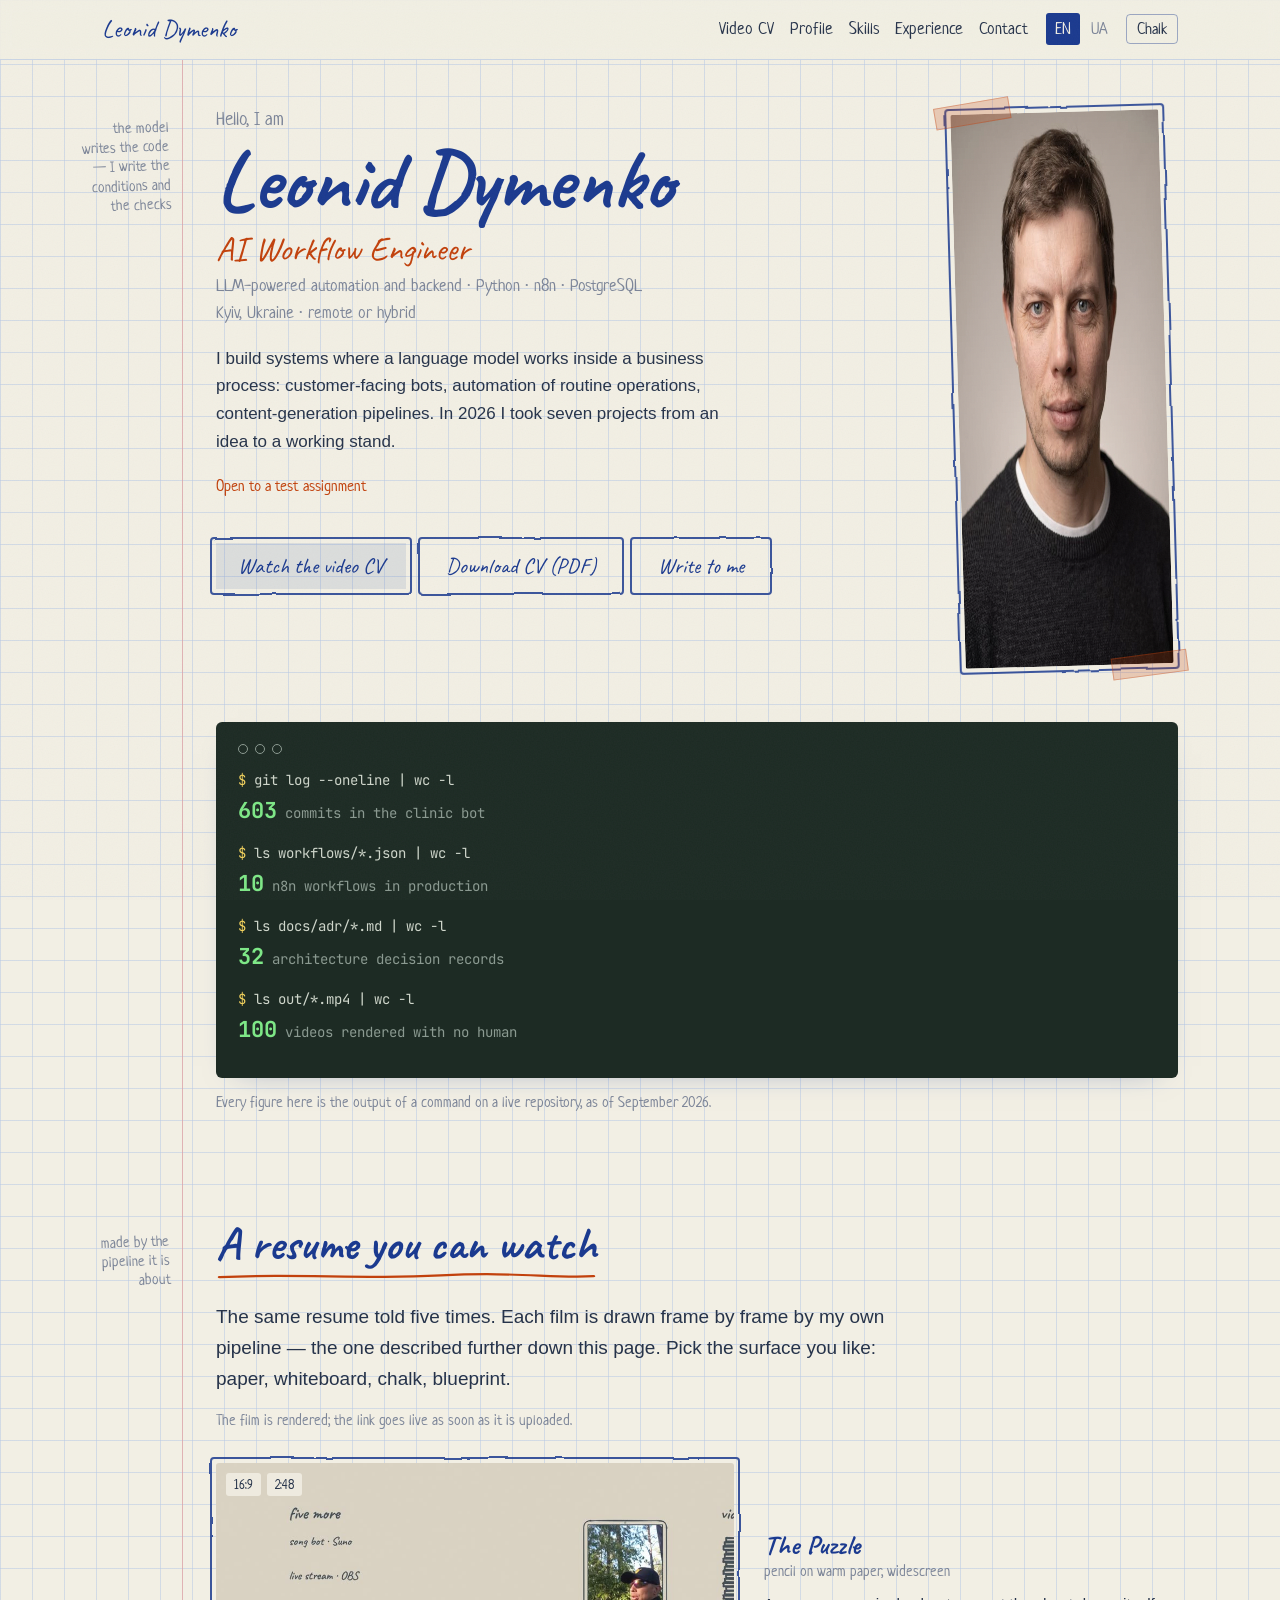
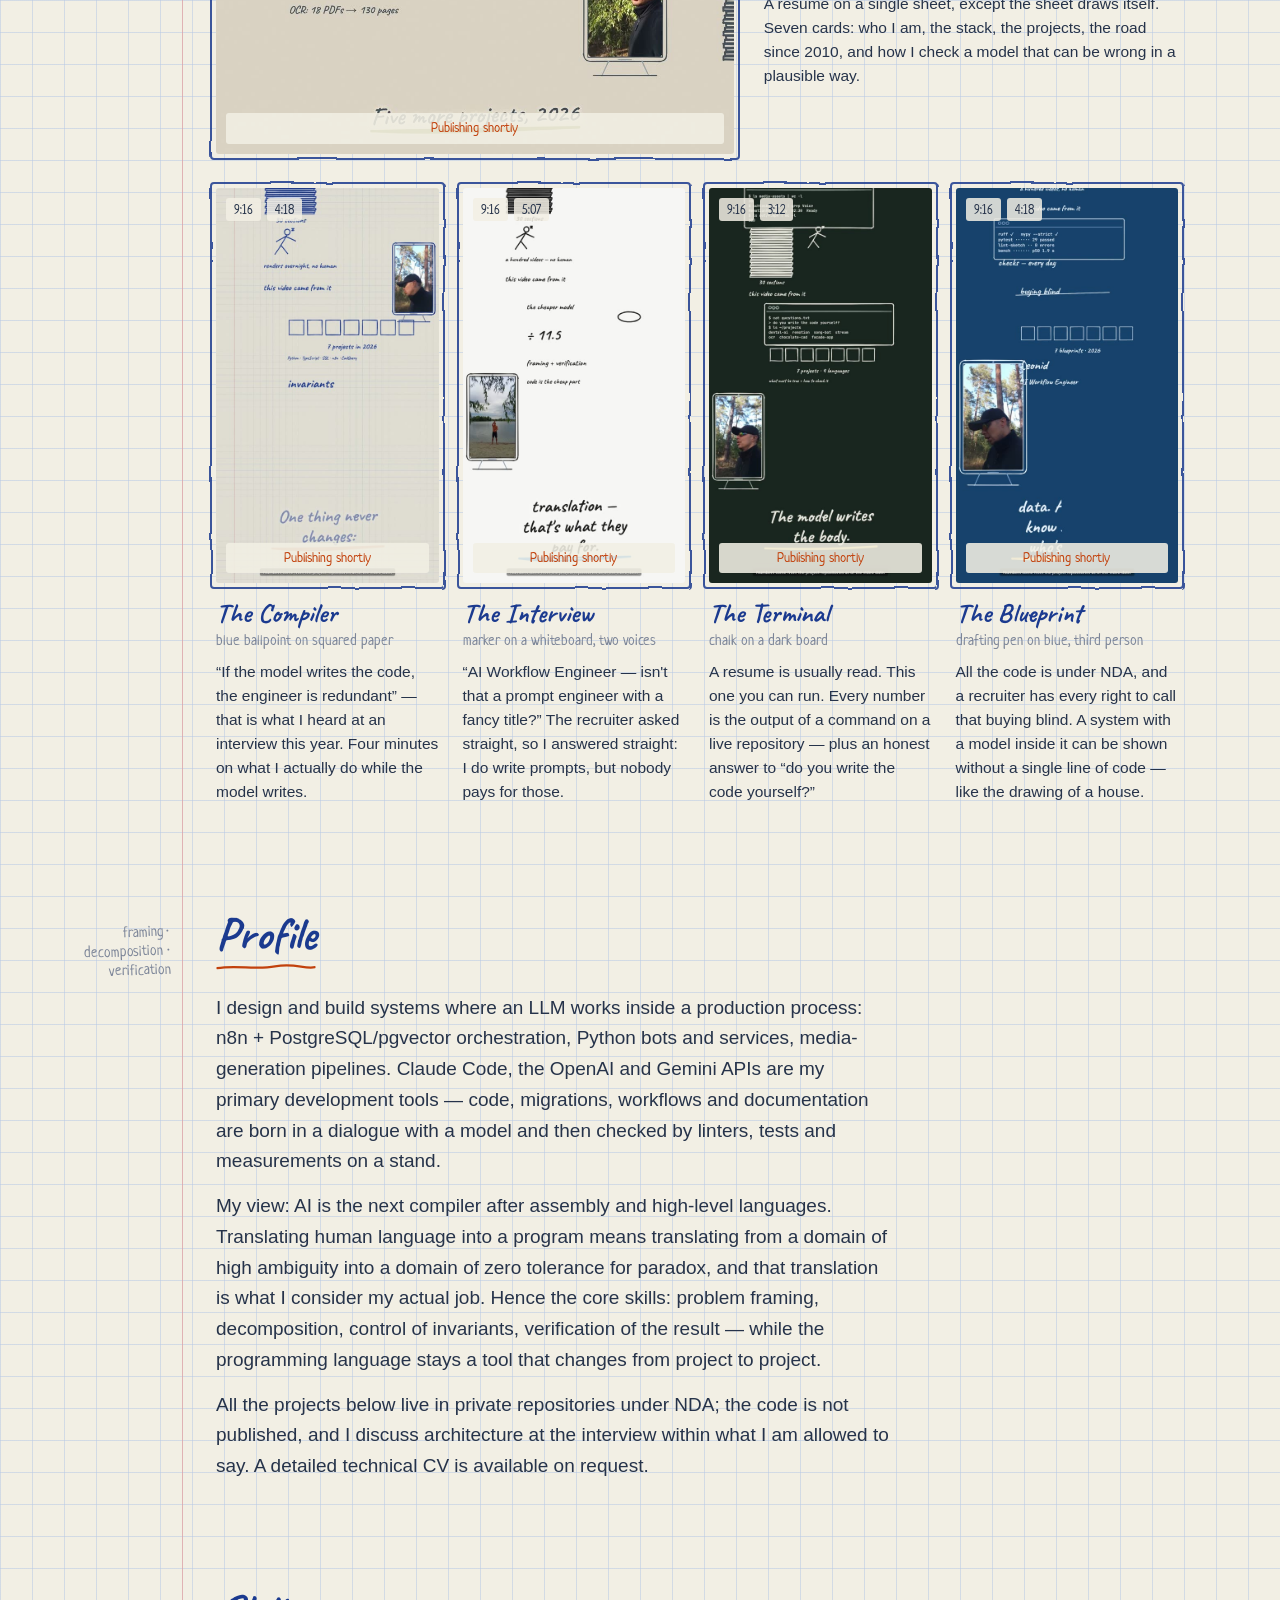
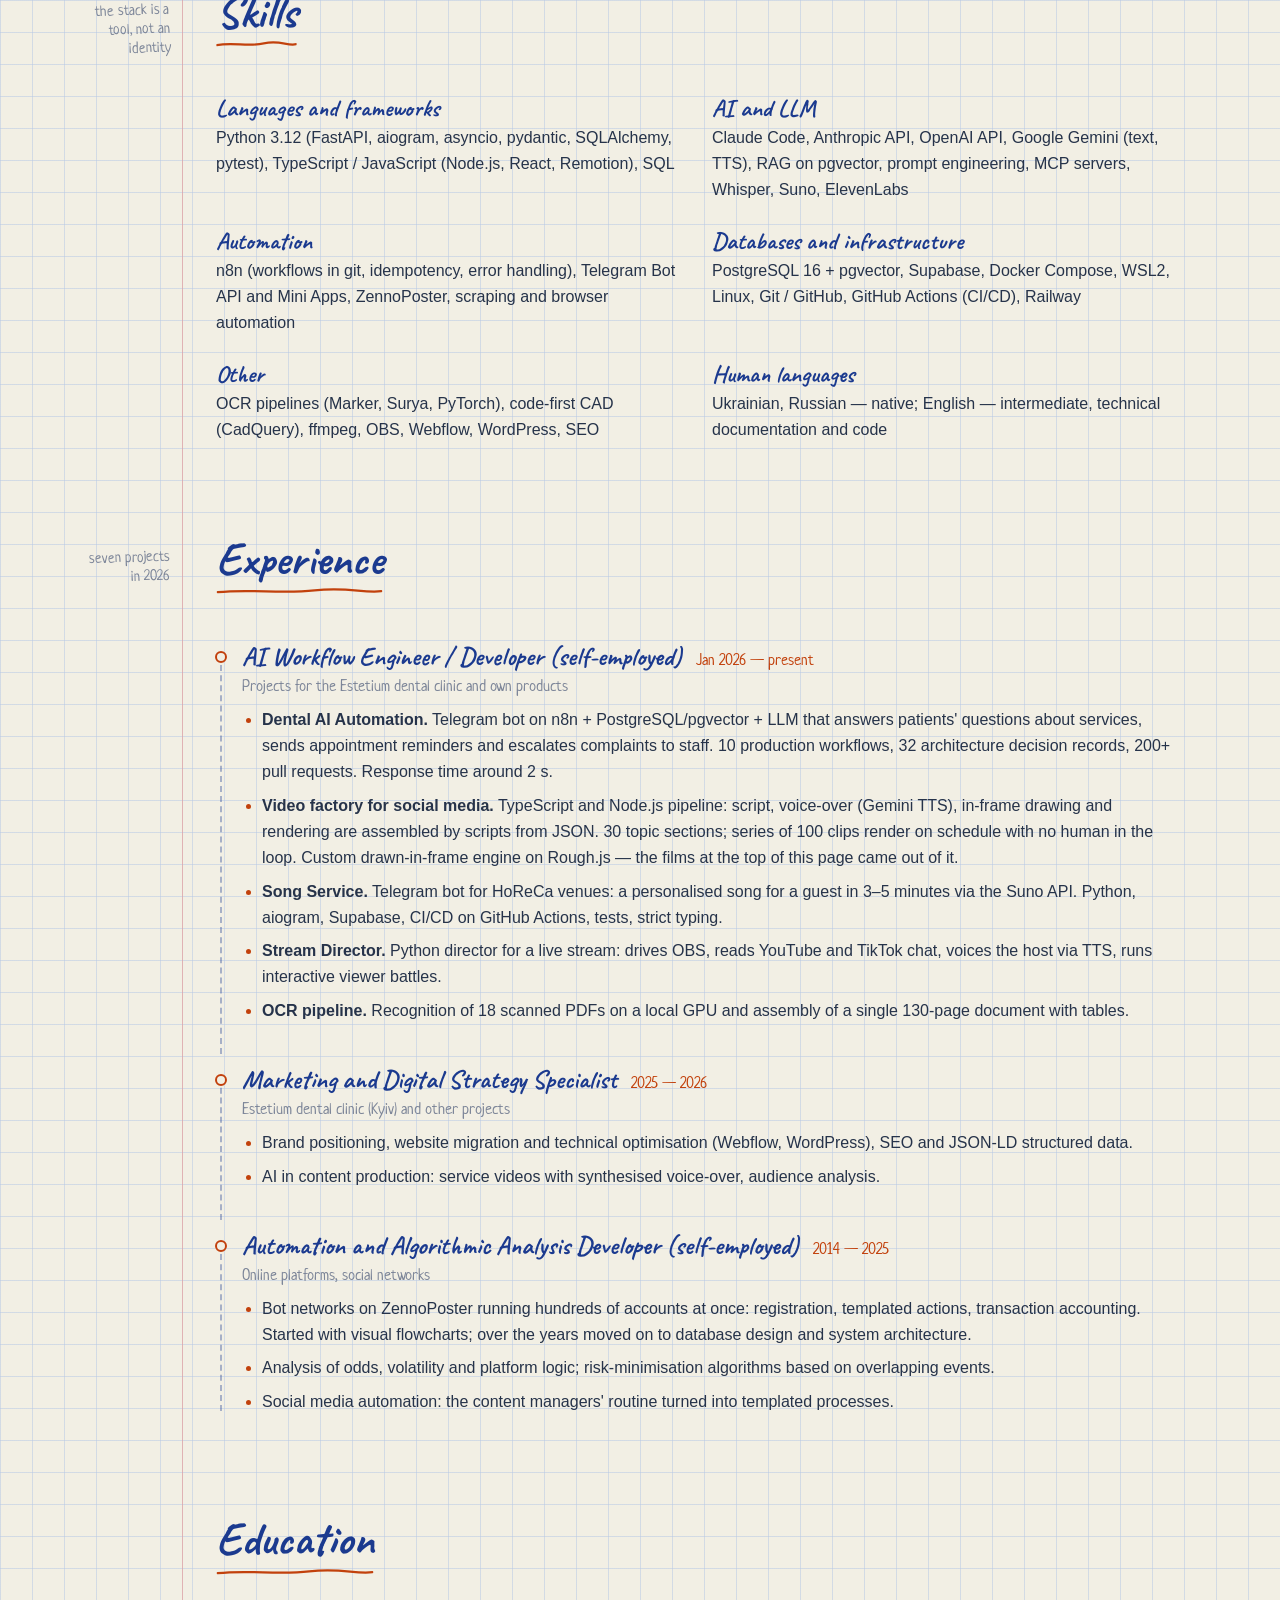
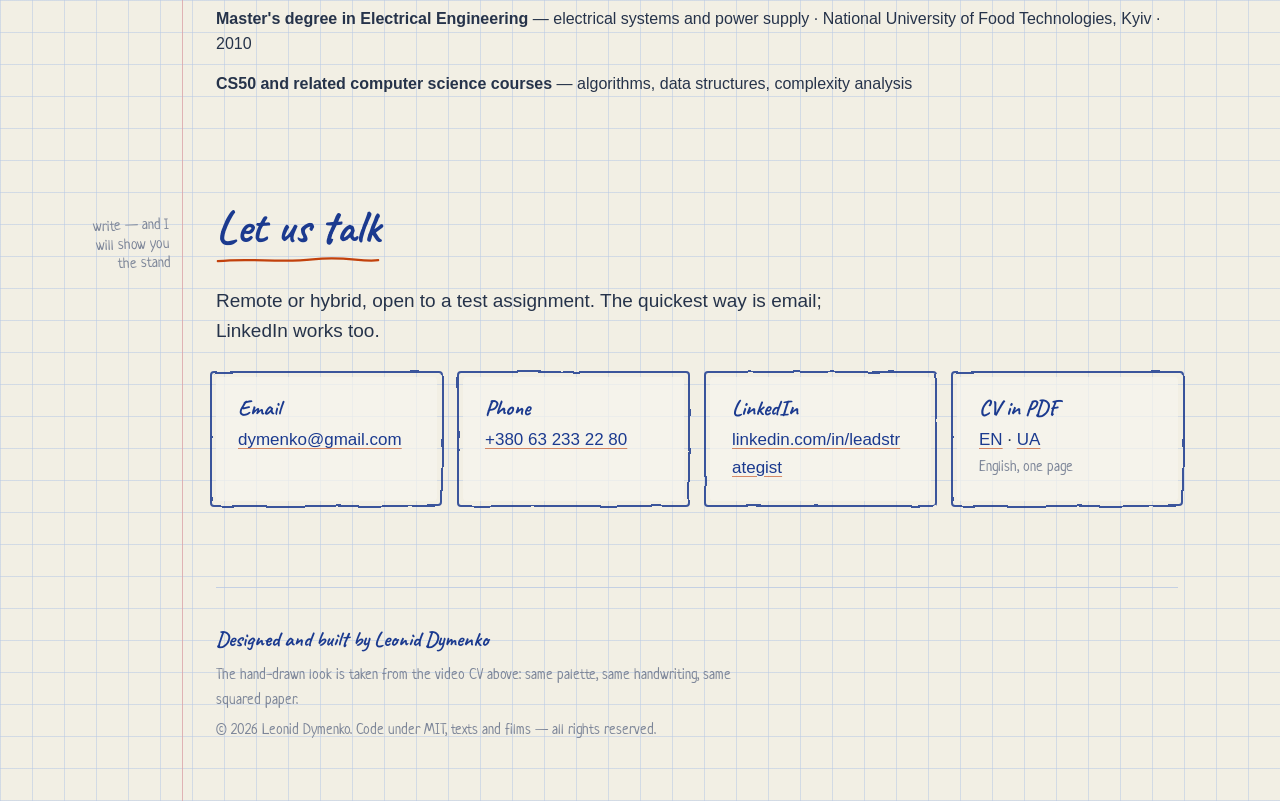
==== index.html @ a499b08b "site: сайт-визитка резюме под GitHub Pages, английский и украинский Статический сайт в site/: генера" ====
<!doctype html>
<html lang="en">
<head>
  <meta charset="utf-8">
  <meta name="viewport" content="width=device-width, initial-scale=1">
  <!-- Draw-in is a JavaScript effect; without it nothing may ever be hidden. -->
  <script>document.documentElement.classList.add("js");</script>
  <title>Leonid Dymenko — AI Workflow Engineer</title>
  <meta name="description" content="AI Workflow Engineer: a language model working inside a business process — n8n, PostgreSQL/pgvector, Python. Seven projects shipped in 2026, plus a video CV drawn by the same pipeline.">
  <meta name="author" content="Leonid Dymenko">
  <link rel="canonical" href="https://ldservice.github.io/cv-site/">
  <link rel="alternate" hreflang="en" href="https://ldservice.github.io/cv-site/">
  <link rel="alternate" hreflang="uk" href="https://ldservice.github.io/cv-site/uk/">
  <link rel="alternate" hreflang="x-default" href="https://ldservice.github.io/cv-site/">
  <meta property="og:type" content="profile">
  <meta property="og:title" content="Leonid Dymenko — AI Workflow Engineer">
  <meta property="og:description" content="AI Workflow Engineer: a language model working inside a business process — n8n, PostgreSQL/pgvector, Python. Seven projects shipped in 2026, plus a video CV drawn by the same pipeline.">
  <meta property="og:url" content="https://ldservice.github.io/cv-site/">
  <meta property="og:locale" content="en_US">
  <meta property="og:image" content="https://ldservice.github.io/cv-site/assets/og-en.jpg">
  <meta property="og:image:alt" content="A sheet of squared paper with a resume drawn on it in blue ballpoint">
  <meta property="og:image:width" content="1200">
  <meta property="og:image:height" content="630">
  <meta name="twitter:card" content="summary_large_image">
  <meta name="theme-color" content="#f2efe4" media="(prefers-color-scheme: light)">
  <meta name="theme-color" content="#1d2b24" media="(prefers-color-scheme: dark)">
  <link rel="icon" href="assets/favicon.svg" type="image/svg+xml">
  <link rel="preconnect" href="https://fonts.googleapis.com">
  <link rel="preconnect" href="https://fonts.gstatic.com" crossorigin>
  <link rel="stylesheet" href="https://fonts.googleapis.com/css2?family=Caveat:wght@400;700&family=Neucha&family=JetBrains+Mono:wght@400;700&display=swap">
  <link rel="stylesheet" href="assets/style.css">
  <script type="application/ld+json">
{
  "@context": "https://schema.org",
  "@type": "Person",
  "name": "Leonid Dymenko",
  "jobTitle": "AI Workflow Engineer",
  "description": "AI Workflow Engineer: a language model working inside a business process — n8n, PostgreSQL/pgvector, Python. Seven projects shipped in 2026, plus a video CV drawn by the same pipeline.",
  "email": "mailto:dymenko@gmail.com",
  "telephone": "+380 63 233 22 80",
  "url": "https://ldservice.github.io/cv-site/",
  "image": "https://ldservice.github.io/cv-site/assets/photo.jpg",
  "sameAs": [
    "https://www.linkedin.com/in/leadstrategist/"
  ],
  "address": {
    "@type": "PostalAddress",
    "addressLocality": "Kyiv",
    "addressCountry": "UA"
  },
  "knowsLanguage": [
    "uk",
    "ru",
    "en"
  ],
  "alumniOf": {
    "@type": "CollegeOrUniversity",
    "name": "National University of Food Technologies"
  }
}
  </script>
</head>
<body>
  <a class="skip" href="#main">Skip to content</a>

  <!-- One turbulence field, three seeds: every frame on the page is drawn
       through it, the way the films are drawn through Rough.js. -->
  <svg width="0" height="0" style="position:absolute" aria-hidden="true" focusable="false">
    <filter id="wobble-a"><feTurbulence type="fractalNoise" baseFrequency="0.018" numOctaves="3" seed="4" result="n"/><feDisplacementMap in="SourceGraphic" in2="n" scale="4"/></filter>
    <filter id="wobble-b"><feTurbulence type="fractalNoise" baseFrequency="0.022" numOctaves="3" seed="11" result="n"/><feDisplacementMap in="SourceGraphic" in2="n" scale="3.4"/></filter>
    <filter id="wobble-c"><feTurbulence type="fractalNoise" baseFrequency="0.05" numOctaves="2" seed="19" result="n"/><feDisplacementMap in="SourceGraphic" in2="n" scale="2.4"/></filter>
  </svg>

  <header class="bar">
    <div class="bar__in">
      <a class="bar__name" href="#top">Leonid Dymenko</a>
      <nav aria-label="Profile">
        <a href="#video">Video CV</a>
        <a href="#profile">Profile</a>
        <a href="#skills">Skills</a>
        <a href="#experience">Experience</a>
        <a href="#contact">Contact</a>
      </nav>
      <div class="bar__tools">
        <div class="lang">
          <a href="./" data-lang-switch="en" hreflang="en" aria-current="true" lang="en">EN</a>
          <a href="uk/" data-lang-switch="uk" hreflang="uk" lang="uk">UA</a>
        </div>
        <button type="button" class="theme-toggle" data-label-light="Paper" data-label-dark="Chalk" data-aria="Theme">Chalk</button>
      </div>
    </div>
  </header>

  <main id="main" class="sheet">
    <section class="hero" id="top">
      <p class="margin-note">the model writes the code — I write the conditions and the checks</p>
      <div class="hero__grid">
        <div>
          <p class="hero__hi">Hello, I am</p>
          <h1>Leonid Dymenko</h1>
          <p class="hero__role">AI Workflow Engineer</p>
          <p class="hero__role-note">LLM-powered automation and backend · Python · n8n · PostgreSQL</p>
          <p class="hero__location">Kyiv, Ukraine · remote or hybrid</p>
          <p class="hero__pitch">I build systems where a language model works inside a business process: customer-facing bots, automation of routine operations, content-generation pipelines. In 2026 I took seven projects from an idea to a working stand.</p>
          <p class="hero__open">Open to a test assignment</p>
          <div class="cta">
            <a class="btn btn--primary sketch" href="#video">Watch the video CV</a>
            <a class="btn sketch sketch--b" href="cv/CV-Dymenko-Leonid-en.pdf" download>Download CV (PDF)</a>
            <a class="btn sketch sketch--c" href="mailto:dymenko@gmail.com">Write to me</a>
          </div>
        </div>
        <figure class="photo sketch sketch--b">
          <img src="assets/photo.jpg" alt="Photo: Leonid Dymenko" width="416" height="554">
          <span class="photo__tape" aria-hidden="true"></span>
        </figure>
      </div>
    </section>

    <section class="numbers reveal" aria-label="Numbers, straight off the disk">
      <div class="terminal">
        <div class="dots" aria-hidden="true"><i></i><i></i><i></i></div>
          <div class="terminal__row">
            <div class="cmd">git log --oneline | wc -l</div>
            <div><span class="out">603</span> <span class="lbl">commits in the clinic bot</span></div>
          </div>
          <div class="terminal__row">
            <div class="cmd">ls workflows/*.json | wc -l</div>
            <div><span class="out">10</span> <span class="lbl">n8n workflows in production</span></div>
          </div>
          <div class="terminal__row">
            <div class="cmd">ls docs/adr/*.md | wc -l</div>
            <div><span class="out">32</span> <span class="lbl">architecture decision records</span></div>
          </div>
          <div class="terminal__row">
            <div class="cmd">ls out/*.mp4 | wc -l</div>
            <div><span class="out">100</span> <span class="lbl">videos rendered with no human</span></div>
          </div>
      </div>
      <p class="note">Every figure here is the output of a command on a live repository, as of September 2026.</p>
    </section>

    <section id="video">
      <p class="margin-note">made by the pipeline it is about</p>
      <h2>A resume you can watch</h2>
      <p class="lead">The same resume told five times. Each film is drawn frame by frame by my own pipeline — the one described further down this page. Pick the surface you like: paper, whiteboard, chalk, blueprint.</p>
      <p class="note">The film is rendered; the link goes live as soon as it is uploaded.</p>
      <div class="films">
        <article class="film film--landscape reveal">
          <div class="sketch sketch--b film__shot"><div class="film__frame">
            <img src="assets/posters/cv-02-en.jpg" alt="The Puzzle" loading="lazy" decoding="async">
            <span class="film__badges"><span>16:9</span><span>2:48</span></span>
            <span class="film__soon">Publishing shortly</span>
          </div></div>
          <div class="film__body">
            <h3>The Puzzle</h3>
            <p class="film__surface">pencil on warm paper, widescreen</p>
            <p class="film__blurb">A resume on a single sheet, except the sheet draws itself. Seven cards: who I am, the stack, the projects, the road since 2010, and how I check a model that can be wrong in a plausible way.</p>
            
          </div>
        </article>
        <article class="film film--portrait reveal">
          <div class="sketch sketch--b film__shot"><div class="film__frame">
            <img src="assets/posters/cv-01-en.jpg" alt="The Compiler" loading="lazy" decoding="async">
            <span class="film__badges"><span>9:16</span><span>4:18</span></span>
            <span class="film__soon">Publishing shortly</span>
          </div></div>
          <div class="film__body">
            <h3>The Compiler</h3>
            <p class="film__surface">blue ballpoint on squared paper</p>
            <p class="film__blurb">“If the model writes the code, the engineer is redundant” — that is what I heard at an interview this year. Four minutes on what I actually do while the model writes.</p>
            
          </div>
        </article>
        <article class="film film--portrait reveal">
          <div class="sketch sketch--b film__shot"><div class="film__frame">
            <img src="assets/posters/cv-03-en.jpg" alt="The Interview" loading="lazy" decoding="async">
            <span class="film__badges"><span>9:16</span><span>5:07</span></span>
            <span class="film__soon">Publishing shortly</span>
          </div></div>
          <div class="film__body">
            <h3>The Interview</h3>
            <p class="film__surface">marker on a whiteboard, two voices</p>
            <p class="film__blurb">“AI Workflow Engineer — isn't that a prompt engineer with a fancy title?” The recruiter asked straight, so I answered straight: I do write prompts, but nobody pays for those.</p>
            
          </div>
        </article>
        <article class="film film--portrait reveal">
          <div class="sketch sketch--b film__shot"><div class="film__frame">
            <img src="assets/posters/cv-04-en.jpg" alt="The Terminal" loading="lazy" decoding="async">
            <span class="film__badges"><span>9:16</span><span>3:12</span></span>
            <span class="film__soon">Publishing shortly</span>
          </div></div>
          <div class="film__body">
            <h3>The Terminal</h3>
            <p class="film__surface">chalk on a dark board</p>
            <p class="film__blurb">A resume is usually read. This one you can run. Every number is the output of a command on a live repository — plus an honest answer to “do you write the code yourself?”</p>
            
          </div>
        </article>
        <article class="film film--portrait reveal">
          <div class="sketch sketch--b film__shot"><div class="film__frame">
            <img src="assets/posters/cv-05-en.jpg" alt="The Blueprint" loading="lazy" decoding="async">
            <span class="film__badges"><span>9:16</span><span>4:18</span></span>
            <span class="film__soon">Publishing shortly</span>
          </div></div>
          <div class="film__body">
            <h3>The Blueprint</h3>
            <p class="film__surface">drafting pen on blue, third person</p>
            <p class="film__blurb">All the code is under NDA, and a recruiter has every right to call that buying blind. A system with a model inside it can be shown without a single line of code — like the drawing of a house.</p>
            
          </div>
        </article>
      </div>
    </section>

    <section id="profile">
      <p class="margin-note">framing · decomposition · verification</p>
      <h2>Profile</h2>
      <p class="lead reveal">I design and build systems where an LLM works inside a production process: n8n + PostgreSQL/pgvector orchestration, Python bots and services, media-generation pipelines. Claude Code, the OpenAI and Gemini APIs are my primary development tools — code, migrations, workflows and documentation are born in a dialogue with a model and then checked by linters, tests and measurements on a stand.</p>
      <p class="lead reveal">My view: AI is the next compiler after assembly and high-level languages. Translating human language into a program means translating from a domain of high ambiguity into a domain of zero tolerance for paradox, and that translation is what I consider my actual job. Hence the core skills: problem framing, decomposition, control of invariants, verification of the result — while the programming language stays a tool that changes from project to project.</p>
      <p class="lead reveal">All the projects below live in private repositories under NDA; the code is not published, and I discuss architecture at the interview within what I am allowed to say. A detailed technical CV is available on request.</p>
    </section>

    <section id="skills">
      <p class="margin-note">the stack is a tool, not an identity</p>
      <h2>Skills</h2>
      <div class="skills__grid">
          <div class="skill reveal">
            <h3>Languages and frameworks</h3>
            <p>Python 3.12 (FastAPI, aiogram, asyncio, pydantic, SQLAlchemy, pytest), TypeScript / JavaScript (Node.js, React, Remotion), SQL</p>
          </div>
          <div class="skill reveal">
            <h3>AI and LLM</h3>
            <p>Claude Code, Anthropic API, OpenAI API, Google Gemini (text, TTS), RAG on pgvector, prompt engineering, MCP servers, Whisper, Suno, ElevenLabs</p>
          </div>
          <div class="skill reveal">
            <h3>Automation</h3>
            <p>n8n (workflows in git, idempotency, error handling), Telegram Bot API and Mini Apps, ZennoPoster, scraping and browser automation</p>
          </div>
          <div class="skill reveal">
            <h3>Databases and infrastructure</h3>
            <p>PostgreSQL 16 + pgvector, Supabase, Docker Compose, WSL2, Linux, Git / GitHub, GitHub Actions (CI/CD), Railway</p>
          </div>
          <div class="skill reveal">
            <h3>Other</h3>
            <p>OCR pipelines (Marker, Surya, PyTorch), code-first CAD (CadQuery), ffmpeg, OBS, Webflow, WordPress, SEO</p>
          </div>
          <div class="skill reveal">
            <h3>Human languages</h3>
            <p>Ukrainian, Russian — native; English — intermediate, technical documentation and code</p>
          </div>
      </div>
    </section>

    <section id="experience">
      <p class="margin-note">seven projects in 2026</p>
      <h2>Experience</h2>
      <div class="jobs">
        <article class="job reveal">
          <div class="job__head">
            <h3 class="job__role">AI Workflow Engineer / Developer (self-employed)</h3>
            <span class="job__period">Jan 2026 — present</span>
          </div>
          <p class="job__org">Projects for the Estetium dental clinic and own products</p>
          <ul>
            <li><b>Dental AI Automation.</b> Telegram bot on n8n + PostgreSQL/pgvector + LLM that answers patients' questions about services, sends appointment reminders and escalates complaints to staff. 10 production workflows, 32 architecture decision records, 200+ pull requests. Response time around 2 s.</li>
            <li><b>Video factory for social media.</b> TypeScript and Node.js pipeline: script, voice-over (Gemini TTS), in-frame drawing and rendering are assembled by scripts from JSON. 30 topic sections; series of 100 clips render on schedule with no human in the loop. Custom drawn-in-frame engine on Rough.js — the films at the top of this page came out of it.</li>
            <li><b>Song Service.</b> Telegram bot for HoReCa venues: a personalised song for a guest in 3–5 minutes via the Suno API. Python, aiogram, Supabase, CI/CD on GitHub Actions, tests, strict typing.</li>
            <li><b>Stream Director.</b> Python director for a live stream: drives OBS, reads YouTube and TikTok chat, voices the host via TTS, runs interactive viewer battles.</li>
            <li><b>OCR pipeline.</b> Recognition of 18 scanned PDFs on a local GPU and assembly of a single 130-page document with tables.</li>
          </ul>
        </article>
        <article class="job reveal">
          <div class="job__head">
            <h3 class="job__role">Marketing and Digital Strategy Specialist</h3>
            <span class="job__period">2025 — 2026</span>
          </div>
          <p class="job__org">Estetium dental clinic (Kyiv) and other projects</p>
          <ul>
            <li>Brand positioning, website migration and technical optimisation (Webflow, WordPress), SEO and JSON-LD structured data.</li>
            <li>AI in content production: service videos with synthesised voice-over, audience analysis.</li>
          </ul>
        </article>
        <article class="job reveal">
          <div class="job__head">
            <h3 class="job__role">Automation and Algorithmic Analysis Developer (self-employed)</h3>
            <span class="job__period">2014 — 2025</span>
          </div>
          <p class="job__org">Online platforms, social networks</p>
          <ul>
            <li>Bot networks on ZennoPoster running hundreds of accounts at once: registration, templated actions, transaction accounting. Started with visual flowcharts; over the years moved on to database design and system architecture.</li>
            <li>Analysis of odds, volatility and platform logic; risk-minimisation algorithms based on overlapping events.</li>
            <li>Social media automation: the content managers' routine turned into templated processes.</li>
          </ul>
        </article>
      </div>
    </section>

    <section id="education">
      <h2>Education</h2>
      <div class="edu reveal">
          <p><b>Master's degree in Electrical Engineering</b> — electrical systems and power supply · National University of Food Technologies, Kyiv · 2010</p>
          <p><b>CS50 and related computer science courses</b> — algorithms, data structures, complexity analysis</p>
      </div>
    </section>

    <section id="contact">
      <p class="margin-note">write — and I will show you the stand</p>
      <h2>Let us talk</h2>
      <p class="lead">Remote or hybrid, open to a test assignment. The quickest way is email; LinkedIn works too.</p>
      <div class="contact__cards">
        <div class="contact__card sketch reveal">
          <h3>Email</h3>
          <a href="mailto:dymenko@gmail.com">dymenko@gmail.com</a>
        </div>
        <div class="contact__card sketch sketch--b reveal">
          <h3>Phone</h3>
          <a href="tel:+380632332280">+380 63 233 22 80</a>
        </div>
        <div class="contact__card sketch sketch--c reveal">
          <h3>LinkedIn</h3>
          <a href="https://www.linkedin.com/in/leadstrategist/" target="_blank" rel="noopener">linkedin.com/in/leadstrategist</a>
        </div>
        <div class="contact__card sketch reveal">
          <h3>CV in PDF</h3>
          <a href="cv/CV-Dymenko-Leonid-en.pdf" download>EN</a> · <a href="cv/CV-Dymenko-Leonid-uk.pdf" download>UA</a>
          <p>English, one page</p>
        </div>
      </div>
    </section>

    <footer class="footer">
      <p><strong>Designed and built by Leonid Dymenko</strong></p>
      <p>The hand-drawn look is taken from the video CV above: same palette, same handwriting, same squared paper.</p>
      <p>© 2026 Leonid Dymenko. Code under MIT, texts and films — all rights reserved.</p>
    </footer>
  </main>

  <script src="assets/main.js" defer></script>
</body>
</html>
---- assets/style.css ----
/*
 * Leonid Dymenko — CV site.
 *
 * The look is lifted straight from the video CV: the same two surfaces the
 * films are drawn on. Light theme is `paper` (squared notebook, blue
 * ballpoint, red margin rule); dark theme is `chalk` (dry cream chalk on a
 * green board). Colours are the palettes from the render engine, unchanged —
 * see SURFACES in the video pipeline.
 */

/* ---------------------------------------------------------------- tokens */

:root {
  color-scheme: light;

  --bg: #f2efe4;
  --text: #26334a;
  --ink: #1b3a8f;
  --accent: #c2410c;
  --muted: #7c8598;
  --rule: #b9c9e4;
  --margin-rule: #dba3a8;
  --card: #f7f5ee;
  --card-edge: #1b3a8f;
  --shadow: 0 10px 30px -22px rgba(27, 58, 143, 0.55);
  --grain: 0.035;

  --font-hand: "Caveat", "Neucha", "Segoe Script", cursive;
  --font-note: "Neucha", "Caveat", cursive;
  --font-body: "Inter", -apple-system, BlinkMacSystemFont, "Segoe UI", Roboto,
    "Helvetica Neue", Arial, sans-serif;
  --font-mono: "JetBrains Mono", ui-monospace, "Cascadia Mono", Consolas,
    "Courier New", monospace;

  --sheet: 1120px;
  --margin-col: 136px;
  --grid-step: 32px;
}

[data-theme="dark"] {
  color-scheme: dark;

  --bg: #1d2b24;
  --text: #eae7dd;
  --ink: #eae7dd;
  --accent: #f4d35e;
  --muted: #8b9a91;
  --rule: #2b3d34;
  --margin-rule: #33493d;
  --card: #22322a;
  --card-edge: #cfd6cb;
  --shadow: 0 12px 34px -24px rgba(0, 0, 0, 0.9);
  --grain: 0.05;
}

@media (prefers-color-scheme: dark) {
  :root:not([data-theme="light"]) {
    color-scheme: dark;

    --bg: #1d2b24;
    --text: #eae7dd;
    --ink: #eae7dd;
    --accent: #f4d35e;
    --muted: #8b9a91;
    --rule: #2b3d34;
    --margin-rule: #33493d;
    --card: #22322a;
    --card-edge: #cfd6cb;
    --shadow: 0 12px 34px -24px rgba(0, 0, 0, 0.9);
    --grain: 0.05;
  }
}

/* ------------------------------------------------------------------ base */

*,
*::before,
*::after {
  box-sizing: border-box;
}

html {
  scroll-behavior: smooth;
  scroll-padding-top: 84px;
}

body {
  margin: 0;
  background-color: var(--bg);
  /* The squared notebook. In chalk the ruling disappears, as on the board. */
  background-image:
    linear-gradient(color-mix(in srgb, var(--rule) 55%, transparent) 1px, transparent 1px),
    linear-gradient(90deg, color-mix(in srgb, var(--rule) 55%, transparent) 1px, transparent 1px);
  background-size: var(--grid-step) var(--grid-step);
  color: var(--text);
  font-family: var(--font-body);
  font-size: 17px;
  line-height: 1.62;
  -webkit-font-smoothing: antialiased;
  overflow-x: hidden;
}

[data-theme="dark"] body,
body.is-dark {
  background-image: none;
}

@media (prefers-color-scheme: dark) {
  :root:not([data-theme="light"]) body {
    background-image: none;
  }
}

/* Paper grain, exactly the feTurbulence layer the films put over the sheet. */
body::after {
  content: "";
  position: fixed;
  inset: 0;
  pointer-events: none;
  z-index: 60;
  opacity: var(--grain);
  background-image: url("data:image/svg+xml,%3Csvg xmlns='http://www.w3.org/2000/svg' width='160' height='160'%3E%3Cfilter id='n'%3E%3CfeTurbulence type='fractalNoise' baseFrequency='0.75' numOctaves='3' seed='7'/%3E%3C/filter%3E%3Crect width='160' height='160' filter='url(%23n)'/%3E%3C/svg%3E");
}

img {
  max-width: 100%;
  display: block;
}

a {
  color: var(--ink);
  text-decoration-color: color-mix(in srgb, var(--accent) 60%, transparent);
  text-underline-offset: 3px;
}

a:hover {
  text-decoration-color: var(--accent);
}

:focus-visible {
  outline: 3px dashed var(--accent);
  outline-offset: 3px;
}

.skip {
  position: absolute;
  left: -9999px;
  top: 0;
  background: var(--card);
  padding: 10px 16px;
  z-index: 100;
}

.skip:focus {
  left: 12px;
  top: 12px;
}

.sr-only {
  position: absolute;
  width: 1px;
  height: 1px;
  overflow: hidden;
  clip: rect(0 0 0 0);
  white-space: nowrap;
}

/* -------------------------------------------------------- hand-drawn box */

/*
 * Every frame on the page is one rectangle pushed around by a turbulence
 * displacement — the CSS equivalent of what Rough.js does in the films. The
 * border lives on a pseudo-element so the filter never touches the text.
 */
.sketch {
  position: relative;
}

.sketch::before {
  content: "";
  position: absolute;
  inset: -6px;
  border: 2.2px solid var(--card-edge);
  border-radius: 4px;
  filter: url(#wobble-a);
  pointer-events: none;
  opacity: 0.85;
}

.sketch--b::before {
  filter: url(#wobble-b);
}

.sketch--c::before {
  filter: url(#wobble-c);
}

.sketch--accent::before {
  border-color: var(--accent);
}

/* ---------------------------------------------------------------- layout */

.sheet {
  max-width: var(--sheet);
  margin: 0 auto;
  padding: 0 22px 0 22px;
  position: relative;
}

@media (min-width: 1020px) {
  .sheet {
    padding-left: var(--margin-col);
  }

  /* The red rule of a school notebook, down the whole page. */
  .sheet::before {
    content: "";
    position: absolute;
    top: 0;
    bottom: 0;
    left: calc(var(--margin-col) - 34px);
    width: 1px;
    background: var(--margin-rule);
    opacity: 0.8;
  }
}

section {
  padding: 46px 0;
  position: relative;
}

/* Marginalia: the notes the films write next to the drawing. */
.margin-note {
  font-family: var(--font-note);
  color: var(--muted);
  font-size: 15px;
  line-height: 1.35;
  margin: 0 0 18px;
}

@media (min-width: 1020px) {
  .margin-note {
    position: absolute;
    left: calc(-1 * var(--margin-col) + 2px);
    width: calc(var(--margin-col) - 48px);
    top: 58px;
    margin: 0;
    text-align: right;
    line-height: 1.28;
    transform: rotate(-2deg);
  }
}

@media (min-width: 1320px) {
  :root {
    --margin-col: 178px;
  }
}

h1,
h2,
h3 {
  font-family: var(--font-hand);
  color: var(--ink);
  font-weight: 700;
  line-height: 1.05;
  margin: 0;
}

h2 {
  font-size: clamp(34px, 5vw, 46px);
  margin-bottom: 22px;
  display: inline-block;
  padding-bottom: 12px;
  background-repeat: no-repeat;
  background-position: left bottom;
  background-size: 100% 8px;
  background-image: url("data:image/svg+xml,%3Csvg xmlns='http://www.w3.org/2000/svg' viewBox='0 0 200 8' preserveAspectRatio='none'%3E%3Cpath d='M2 5.2 C 42 1.6, 78 7.2, 118 3.4 S 176 6.4, 198 4.2' fill='none' stroke='%23c2410c' stroke-width='2.2' stroke-linecap='round'/%3E%3C/svg%3E");
}

[data-theme="dark"] h2 {
  background-image: url("data:image/svg+xml,%3Csvg xmlns='http://www.w3.org/2000/svg' viewBox='0 0 200 8' preserveAspectRatio='none'%3E%3Cpath d='M2 5.2 C 42 1.6, 78 7.2, 118 3.4 S 176 6.4, 198 4.2' fill='none' stroke='%23f4d35e' stroke-width='2.2' stroke-linecap='round'/%3E%3C/svg%3E");
}

@media (prefers-color-scheme: dark) {
  :root:not([data-theme="light"]) h2 {
    background-image: url("data:image/svg+xml,%3Csvg xmlns='http://www.w3.org/2000/svg' viewBox='0 0 200 8' preserveAspectRatio='none'%3E%3Cpath d='M2 5.2 C 42 1.6, 78 7.2, 118 3.4 S 176 6.4, 198 4.2' fill='none' stroke='%23f4d35e' stroke-width='2.2' stroke-linecap='round'/%3E%3C/svg%3E");
  }
}

h3 {
  font-size: 26px;
}

p {
  margin: 0 0 14px;
}

.lead {
  font-size: 19px;
  max-width: 64ch;
}

/* ------------------------------------------------------------------- bar */

.bar {
  position: sticky;
  top: 0;
  z-index: 50;
  backdrop-filter: blur(6px);
  background: color-mix(in srgb, var(--bg) 86%, transparent);
  border-bottom: 1px solid color-mix(in srgb, var(--rule) 70%, transparent);
}

.bar__in {
  max-width: var(--sheet);
  margin: 0 auto;
  padding: 9px 22px;
  display: flex;
  align-items: center;
  gap: 18px;
}

.bar__name {
  font-family: var(--font-hand);
  font-size: 25px;
  color: var(--ink);
  text-decoration: none;
  white-space: nowrap;
}

.bar nav {
  display: none;
  gap: 16px;
  margin-left: auto;
}

@media (min-width: 900px) {
  .bar nav {
    display: flex;
  }
}

.bar nav a {
  font-family: var(--font-note);
  font-size: 17px;
  color: var(--text);
  text-decoration: none;
  padding: 2px 0;
  border-bottom: 1.5px solid transparent;
}

.bar nav a:hover {
  border-bottom-color: var(--accent);
}

.bar__tools {
  margin-left: auto;
  display: flex;
  align-items: center;
  gap: 10px;
}

@media (min-width: 900px) {
  .bar__tools {
    margin-left: 0;
  }
}

.lang {
  display: flex;
  gap: 2px;
  font-family: var(--font-note);
  font-size: 16px;
}

.lang a {
  padding: 3px 9px;
  text-decoration: none;
  color: var(--muted);
  border-radius: 3px;
}

.lang a[aria-current="true"] {
  color: var(--bg);
  background: var(--ink);
}

.theme-toggle {
  font-family: var(--font-note);
  font-size: 16px;
  background: none;
  border: 1.5px solid color-mix(in srgb, var(--ink) 40%, transparent);
  color: var(--text);
  border-radius: 4px;
  padding: 3px 10px;
  cursor: pointer;
}

.theme-toggle:hover {
  border-color: var(--accent);
  color: var(--accent);
}

/* ----------------------------------------------------------------- hero */

.hero {
  padding-top: 44px;
}

.hero__grid {
  display: grid;
  gap: 30px;
  align-items: start;
}

@media (min-width: 780px) {
  .hero__grid {
    grid-template-columns: 1fr 232px;
    gap: 46px;
  }
}

.hero__hi {
  font-family: var(--font-note);
  color: var(--muted);
  font-size: 19px;
  margin: 0 0 2px;
}

.hero h1 {
  font-size: clamp(46px, 9vw, 84px);
  margin-bottom: 6px;
}

.hero__role {
  font-family: var(--font-hand);
  font-size: clamp(26px, 4vw, 34px);
  color: var(--accent);
  line-height: 1.1;
  margin: 0 0 4px;
}

.hero__role-note,
.hero__location {
  font-family: var(--font-note);
  color: var(--muted);
  font-size: 17px;
  margin: 0;
}

.hero__pitch {
  margin-top: 18px;
  max-width: 56ch;
}

.hero__open {
  display: inline-block;
  font-family: var(--font-note);
  font-size: 16px;
  color: var(--accent);
  margin-top: 4px;
}

/* Photo taped to the sheet. */
.photo {
  position: relative;
  margin: 8px auto 0;
  width: 208px;
  transform: rotate(-1.6deg);
}

.photo img {
  width: 100%;
  border-radius: 2px;
  filter: saturate(0.92) contrast(1.02);
}

.photo::after,
.photo__tape {
  content: "";
  position: absolute;
  width: 76px;
  height: 22px;
  background: color-mix(in srgb, var(--accent) 22%, transparent);
  border: 1px solid color-mix(in srgb, var(--accent) 35%, transparent);
}

.photo::after {
  top: -12px;
  left: -16px;
  transform: rotate(-8deg);
}

.photo__tape {
  bottom: -12px;
  right: -14px;
  transform: rotate(-6deg);
}

.cta {
  display: flex;
  flex-wrap: wrap;
  gap: 14px 18px;
  margin-top: 30px;
}

.btn {
  position: relative;
  display: inline-block;
  font-family: var(--font-hand);
  font-size: 22px;
  line-height: 1;
  padding: 12px 22px;
  color: var(--ink);
  text-decoration: none;
  background: none;
  border: 0;
  cursor: pointer;
}

.btn:hover {
  color: var(--accent);
}

.btn:hover::before {
  border-color: var(--accent);
}

.btn--primary {
  background: color-mix(in srgb, var(--ink) 10%, transparent);
}

/* --------------------------------------------------------------- numbers */

.numbers {
  padding-top: 10px;
}

.terminal {
  font-family: var(--font-mono);
  /* `--oneline` must not be glued into one glyph: these are real commands. */
  font-variant-ligatures: none;
  font-size: 14px;
  line-height: 1.75;
  background: #1d2b24;
  color: #eae7dd;
  border-radius: 6px;
  padding: 22px 22px 18px;
  overflow-x: auto;
  box-shadow: var(--shadow);
}

/* On the chalk surface the board and the page are the same colour, so the
   terminal needs an edge to stay a separate object. */
[data-theme="dark"] .terminal {
  background: #16211b;
  border: 1px solid #2f4238;
}

@media (prefers-color-scheme: dark) {
  :root:not([data-theme="light"]) .terminal {
    background: #16211b;
    border: 1px solid #2f4238;
  }
}

.terminal .dots {
  display: flex;
  gap: 7px;
  margin-bottom: 14px;
}

.terminal .dots i {
  width: 10px;
  height: 10px;
  border-radius: 50%;
  border: 1.4px solid #8b9a91;
}

.terminal .cmd::before {
  content: "$ ";
  color: #f4d35e;
}

.terminal .cmd {
  color: #cfd6cb;
  white-space: pre;
}

.terminal .out {
  color: #7ee787;
  font-size: 22px;
  font-weight: 700;
}

.terminal .lbl {
  color: #8b9a91;
}

.terminal__row {
  margin-bottom: 10px;
}

.note {
  font-family: var(--font-note);
  color: var(--muted);
  font-size: 15px;
  margin-top: 12px;
}

/* ---------------------------------------------------------------- videos */

.films {
  display: grid;
  grid-template-columns: repeat(2, 1fr);
  gap: 34px 24px;
  margin-top: 30px;
}

@media (min-width: 760px) {
  .films {
    grid-template-columns: repeat(4, 1fr);
  }

  /* The widescreen film gets its own band: a 9:16 grid cell would either
     crop it or leave a hole under it. */
  .film--landscape {
    grid-column: 1 / -1;
    display: grid;
    grid-template-columns: 1.25fr 1fr;
    gap: 30px;
    align-items: center;
  }

  .film--landscape .film__body {
    max-width: 46ch;
  }

  .film--landscape h3 {
    margin-top: 0;
  }
}

.film {
  position: relative;
}

.film__frame {
  position: relative;
  width: 100%;
  padding: 0;
  border: 0;
  background: var(--card);
  cursor: pointer;
  display: block;
  overflow: hidden;
  border-radius: 3px;
}

.film__frame img {
  width: 100%;
  height: 100%;
  object-fit: cover;
  transition: transform 0.5s ease;
}

.film__frame:hover img {
  transform: scale(1.02);
}

.film--portrait .film__frame {
  aspect-ratio: 9 / 16;
}

.film--landscape .film__frame {
  aspect-ratio: 16 / 9;
}

.film__play {
  position: absolute;
  inset: 0;
  display: grid;
  place-items: center;
}

.film__play span {
  width: 62px;
  height: 62px;
  border-radius: 50%;
  background: color-mix(in srgb, var(--bg) 88%, transparent);
  border: 2.2px solid var(--ink);
  display: grid;
  place-items: center;
  filter: url(#wobble-b);
}

.film__play span::after {
  content: "";
  border-left: 17px solid var(--ink);
  border-top: 11px solid transparent;
  border-bottom: 11px solid transparent;
  margin-left: 5px;
}

.film__frame:hover .film__play span {
  border-color: var(--accent);
}

.film__frame:hover .film__play span::after {
  border-left-color: var(--accent);
}

.film__badges {
  position: absolute;
  top: 10px;
  left: 10px;
  display: flex;
  gap: 6px;
  font-family: var(--font-note);
  font-size: 13px;
}

.film__badges span {
  background: color-mix(in srgb, var(--bg) 85%, transparent);
  color: var(--text);
  padding: 1px 8px;
  border-radius: 3px;
}

.film__no {
  font-family: var(--font-hand);
  font-size: 22px;
  color: var(--muted);
}

.film h3 {
  margin-top: 16px;
  font-size: 27px;
}

.film__surface {
  font-family: var(--font-note);
  color: var(--muted);
  font-size: 15px;
  margin: 0 0 8px;
}

.film__blurb {
  font-size: 15.5px;
  line-height: 1.55;
}

.film__link {
  font-family: var(--font-note);
  font-size: 15px;
}

.film__soon {
  position: absolute;
  inset: auto 10px 10px 10px;
  font-family: var(--font-note);
  font-size: 14px;
  text-align: center;
  background: color-mix(in srgb, var(--bg) 88%, transparent);
  color: var(--accent);
  padding: 4px 8px;
  border-radius: 3px;
}

.film__embed {
  width: 100%;
  height: 100%;
  border: 0;
  position: absolute;
  inset: 0;
}

/* ------------------------------------------------------------ text parts */

.skills__grid {
  display: grid;
  gap: 26px 30px;
  margin-top: 26px;
}

@media (min-width: 760px) {
  .skills__grid {
    grid-template-columns: 1fr 1fr;
  }
}

.skill h3 {
  font-size: 24px;
  margin-bottom: 4px;
}

.skill p {
  margin: 0;
  font-size: 16px;
}

.jobs {
  margin-top: 26px;
  display: grid;
  gap: 34px;
}

.job {
  position: relative;
  padding-left: 26px;
}

.job::before {
  content: "";
  position: absolute;
  left: 4px;
  top: 12px;
  bottom: -22px;
  border-left: 2px dashed color-mix(in srgb, var(--ink) 35%, transparent);
}

.job:last-child::before {
  bottom: 12px;
}

.job::after {
  content: "";
  position: absolute;
  left: -1px;
  top: 8px;
  width: 12px;
  height: 12px;
  border-radius: 50%;
  border: 2.2px solid var(--accent);
  background: var(--bg);
  filter: url(#wobble-c);
}

.job__head {
  display: flex;
  flex-wrap: wrap;
  align-items: baseline;
  gap: 4px 14px;
}

.job__role {
  font-family: var(--font-hand);
  font-size: 26px;
  color: var(--ink);
}

.job__period {
  font-family: var(--font-note);
  color: var(--accent);
  font-size: 16px;
  white-space: nowrap;
}

.job__org {
  font-family: var(--font-note);
  color: var(--muted);
  font-size: 16px;
  margin: 0 0 8px;
}

.job ul {
  margin: 0;
  padding-left: 20px;
}

.job li {
  margin-bottom: 8px;
  font-size: 16px;
}

.job li::marker {
  color: var(--accent);
}

.edu {
  margin-top: 8px;
}

.edu p {
  font-size: 16px;
}

/* --------------------------------------------------------------- contact */

.contact__cards {
  display: grid;
  gap: 22px 26px;
  margin-top: 30px;
  grid-template-columns: repeat(auto-fit, minmax(220px, 1fr));
}

.contact__card {
  background: color-mix(in srgb, var(--card) 70%, transparent);
  padding: 20px 22px;
  border-radius: 4px;
}

.contact__card h3 {
  font-size: 22px;
  margin-bottom: 6px;
}

.contact__card a {
  font-size: 17px;
  word-break: break-word;
}

.contact__card p {
  margin: 0;
  font-size: 15px;
  color: var(--muted);
  font-family: var(--font-note);
}

/* ---------------------------------------------------------------- footer */

.footer {
  margin-top: 40px;
  padding: 34px 0 54px;
  border-top: 1px solid color-mix(in srgb, var(--rule) 80%, transparent);
  font-family: var(--font-note);
  font-size: 15px;
  color: var(--muted);
}

.footer strong {
  font-family: var(--font-hand);
  font-size: 21px;
  color: var(--ink);
  font-weight: 700;
}

.footer p {
  margin: 0 0 6px;
  max-width: 70ch;
}

/* -------------------------------------------------------------- reveal */

/* Only hidden when the script that shows them back is actually running. */
.js .reveal {
  opacity: 0;
  transform: translateY(14px);
}

.reveal.is-in {
  opacity: 1;
  transform: none;
  transition: opacity 0.55s ease, transform 0.55s ease;
}

@media (prefers-reduced-motion: reduce) {
  html {
    scroll-behavior: auto;
  }

  .js .reveal,
  .reveal.is-in {
    opacity: 1;
    transform: none;
    transition: none;
  }

  .film__frame img {
    transition: none;
  }
}

/* ---------------------------------------------------------------- print */

@media print {
  body {
    background: #fff;
    color: #1f1f1f;
    font-size: 11pt;
  }

  body::after,
  .bar,
  .films,
  .cta,
  .margin-note,
  .theme-toggle,
  .footer__theme {
    display: none !important;
  }

  .sheet {
    padding: 0;
    max-width: none;
  }

  .sheet::before {
    display: none;
  }

  .sketch::before {
    filter: none;
  }

  section {
    padding: 12px 0;
    break-inside: avoid;
  }
}
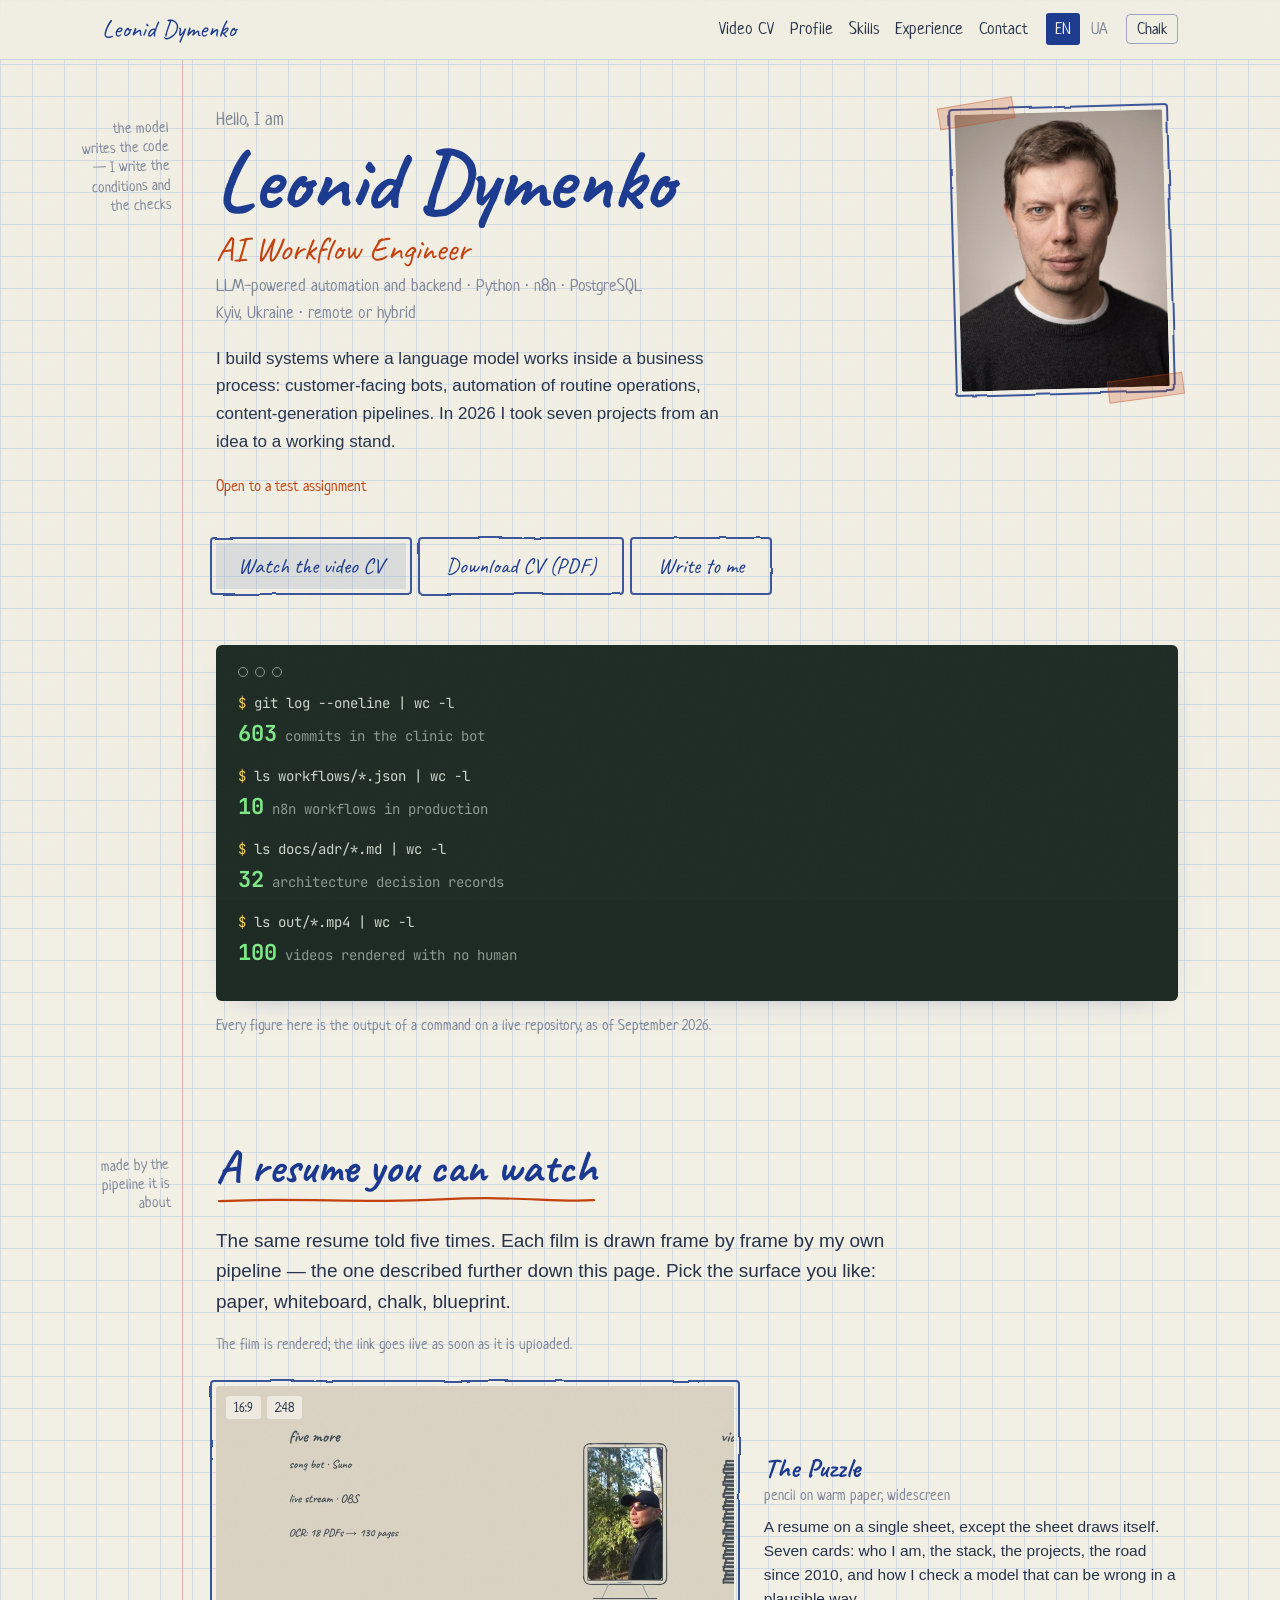
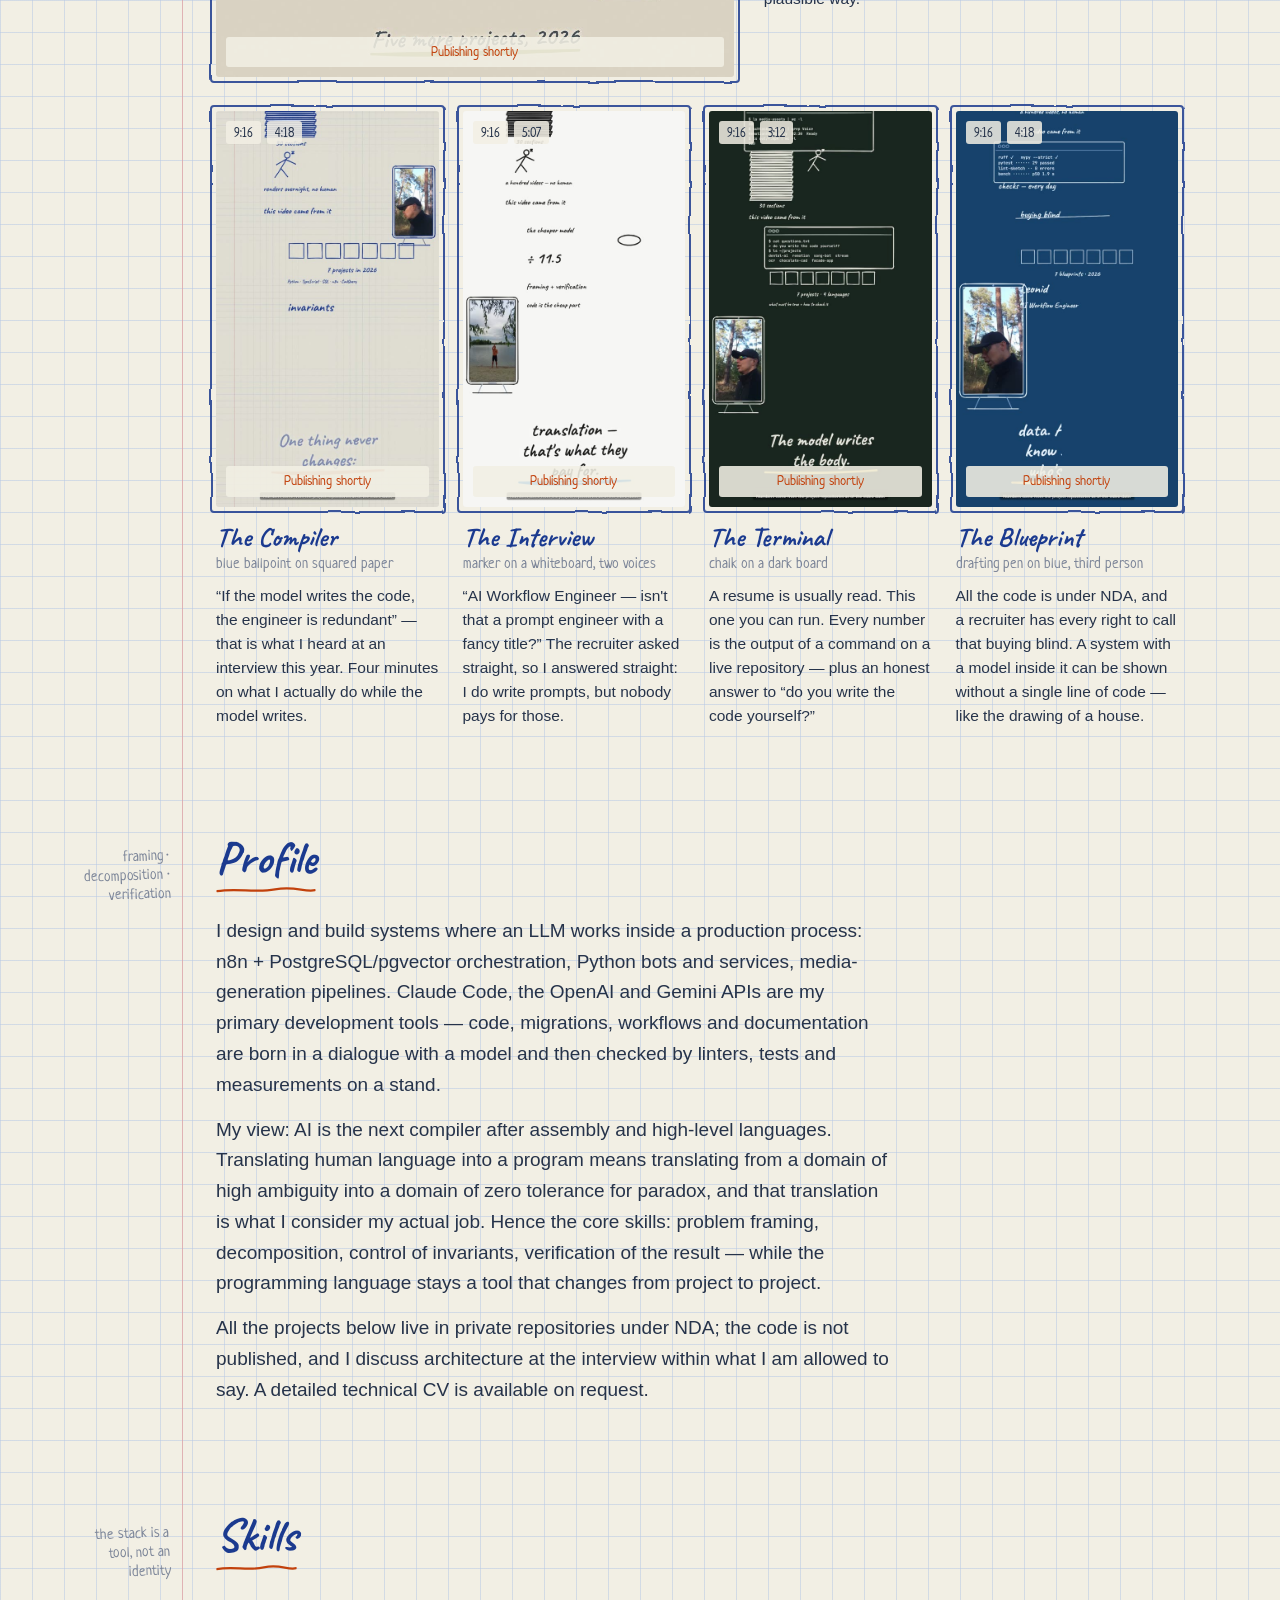
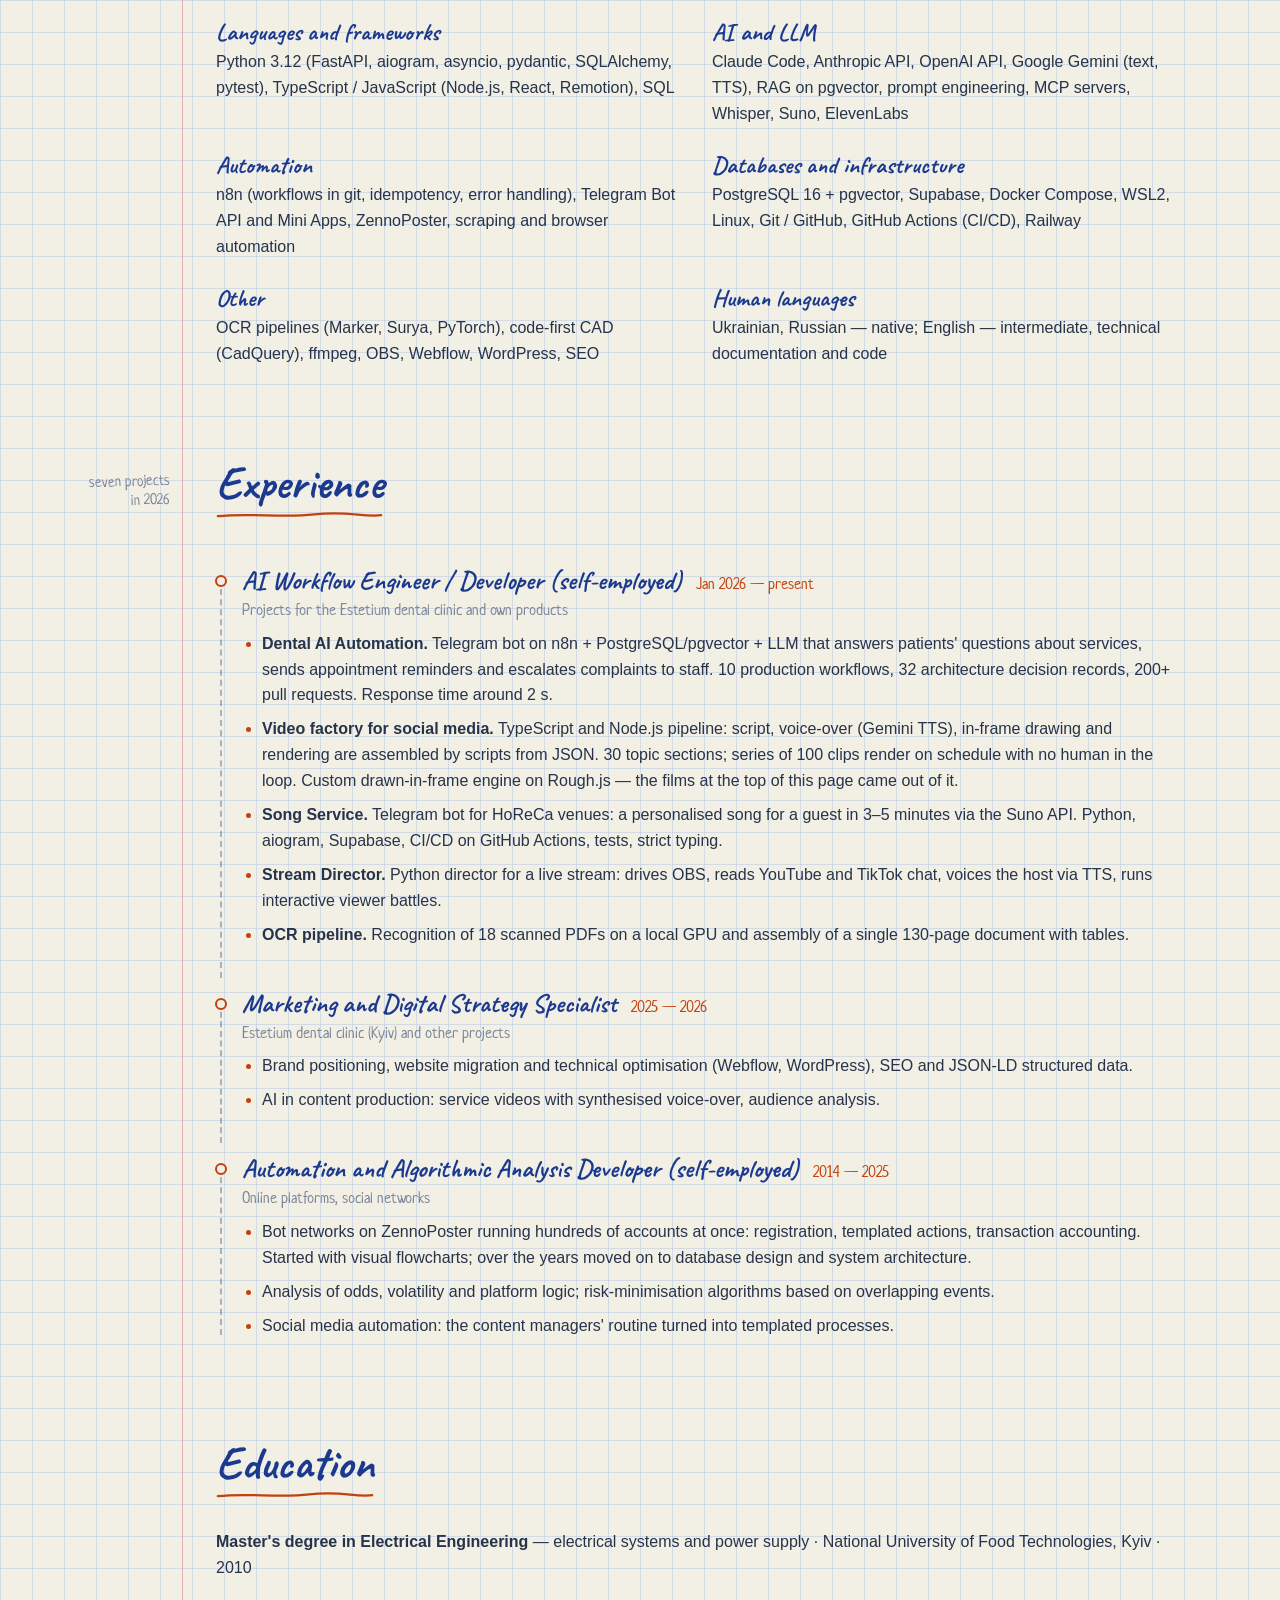
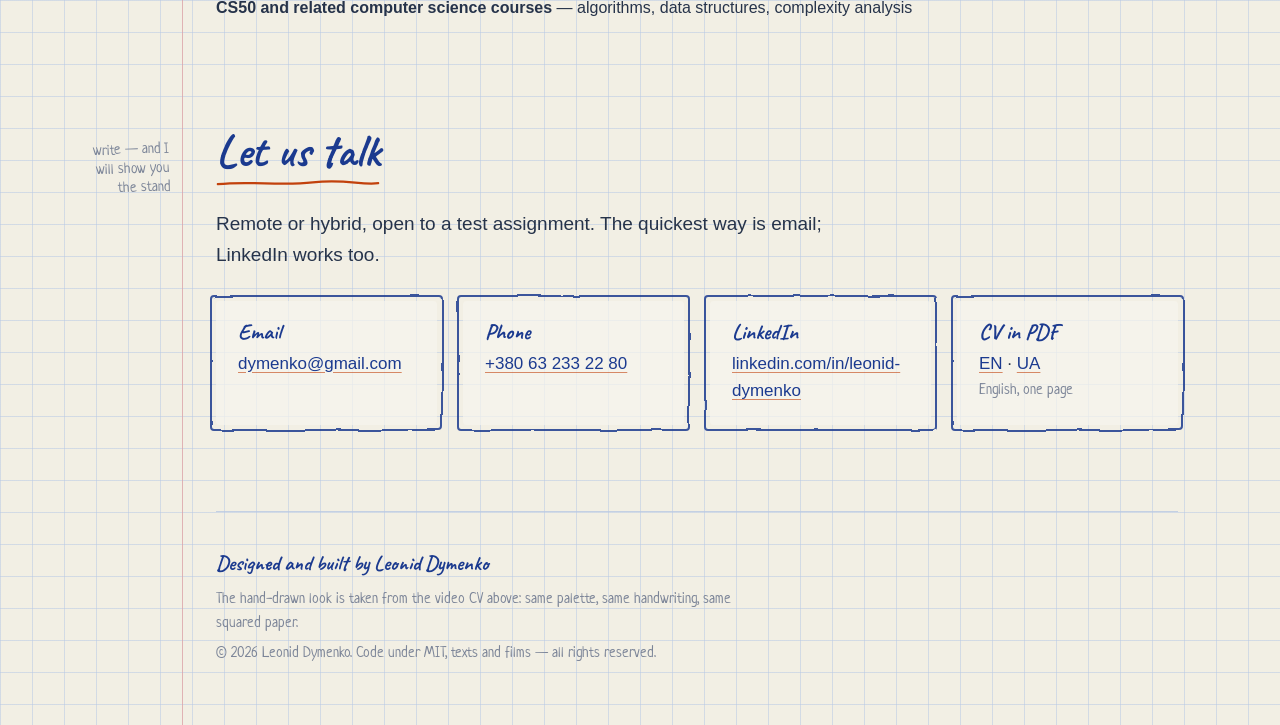
==== commit dbeedb6c: "cv: новый адрес LinkedIn и правка пропорций фото на сайте LinkedIn переехал на /in/leonid-dymenko. З" ====
--- a/index.html
+++ b/index.html
@@ -41,7 +41,7 @@
   "url": "https://ldservice.github.io/cv-site/",
   "image": "https://ldservice.github.io/cv-site/assets/photo.jpg",
   "sameAs": [
-    "https://www.linkedin.com/in/leadstrategist/"
+    "https://www.linkedin.com/in/leonid-dymenko/"
   ],
   "address": {
     "@type": "PostalAddress",
@@ -110,7 +110,7 @@
           </div>
         </div>
         <figure class="photo sketch sketch--b">
-          <img src="assets/photo.jpg" alt="Photo: Leonid Dymenko" width="416" height="554">
+          <img src="assets/photo.jpg" alt="Photo: Leonid Dymenko" width="600" height="800">
           <span class="photo__tape" aria-hidden="true"></span>
         </figure>
       </div>
@@ -319,7 +319,7 @@
         </div>
         <div class="contact__card sketch sketch--c reveal">
           <h3>LinkedIn</h3>
-          <a href="https://www.linkedin.com/in/leadstrategist/" target="_blank" rel="noopener">linkedin.com/in/leadstrategist</a>
+          <a href="https://www.linkedin.com/in/leonid-dymenko/" target="_blank" rel="noopener">linkedin.com/in/leonid-dymenko</a>
         </div>
         <div class="contact__card sketch reveal">
           <h3>CV in PDF</h3>
--- a/assets/style.css
+++ b/assets/style.css
@@ -124,6 +124,9 @@
 
 img {
   max-width: 100%;
+  /* Without this the width/height attributes keep the intrinsic height while
+     CSS scales the width, and every picture comes out squeezed sideways. */
+  height: auto;
   display: block;
 }
 
@@ -474,6 +477,9 @@
 
 .photo img {
   width: 100%;
+  height: auto;
+  aspect-ratio: 3 / 4;
+  object-fit: cover;
   border-radius: 2px;
   filter: saturate(0.92) contrast(1.02);
 }
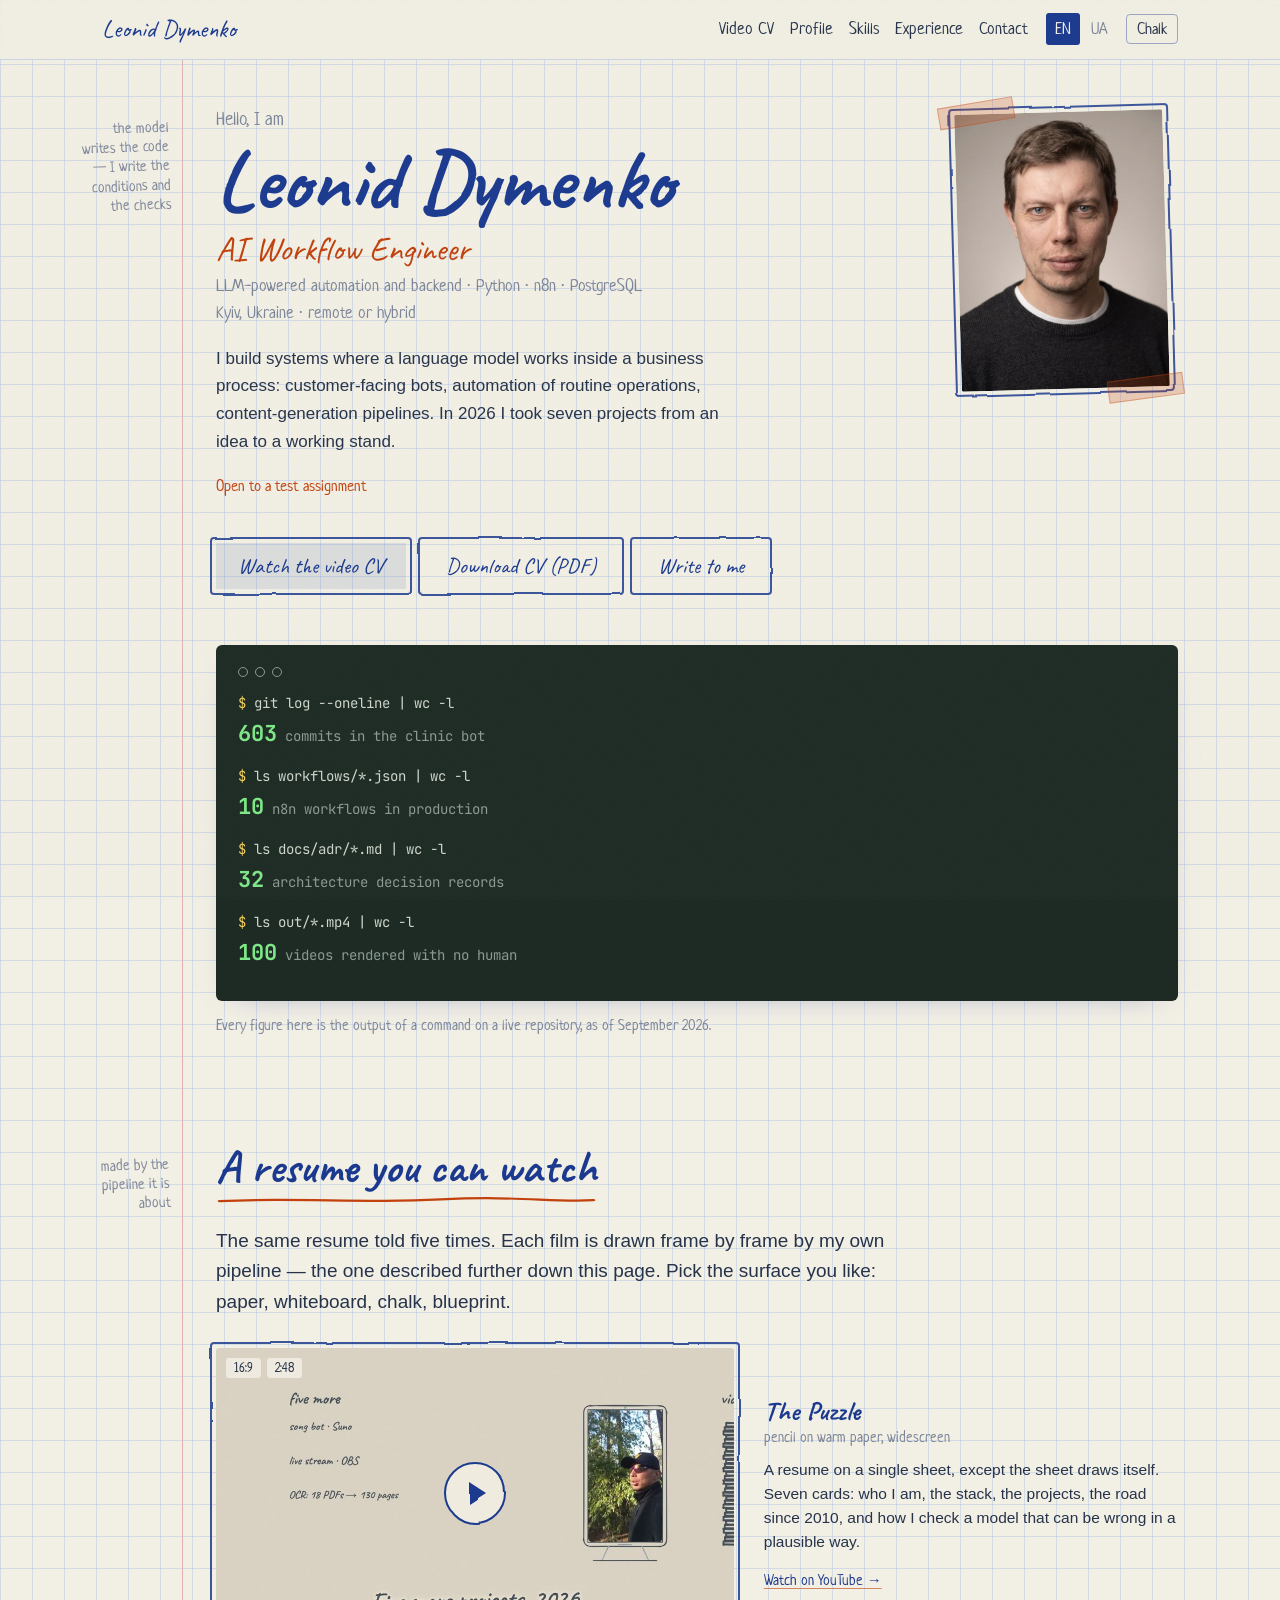
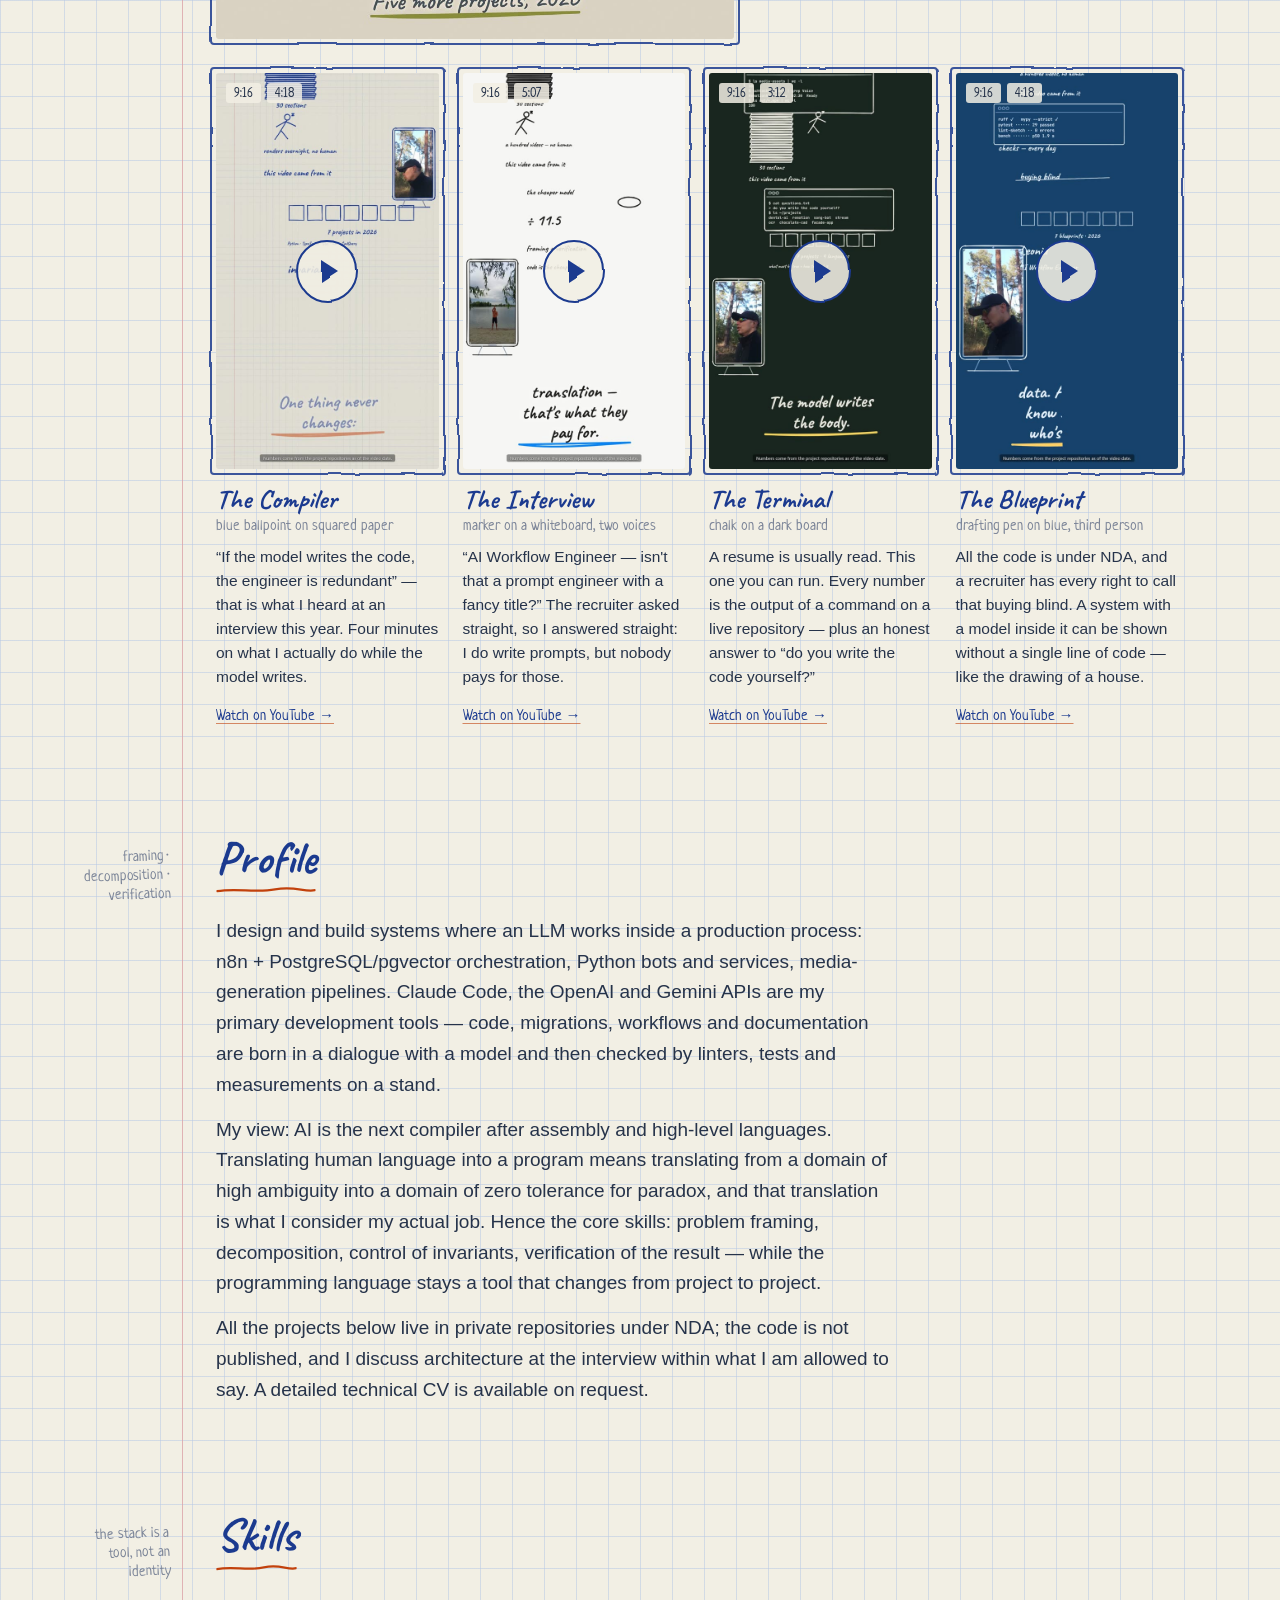
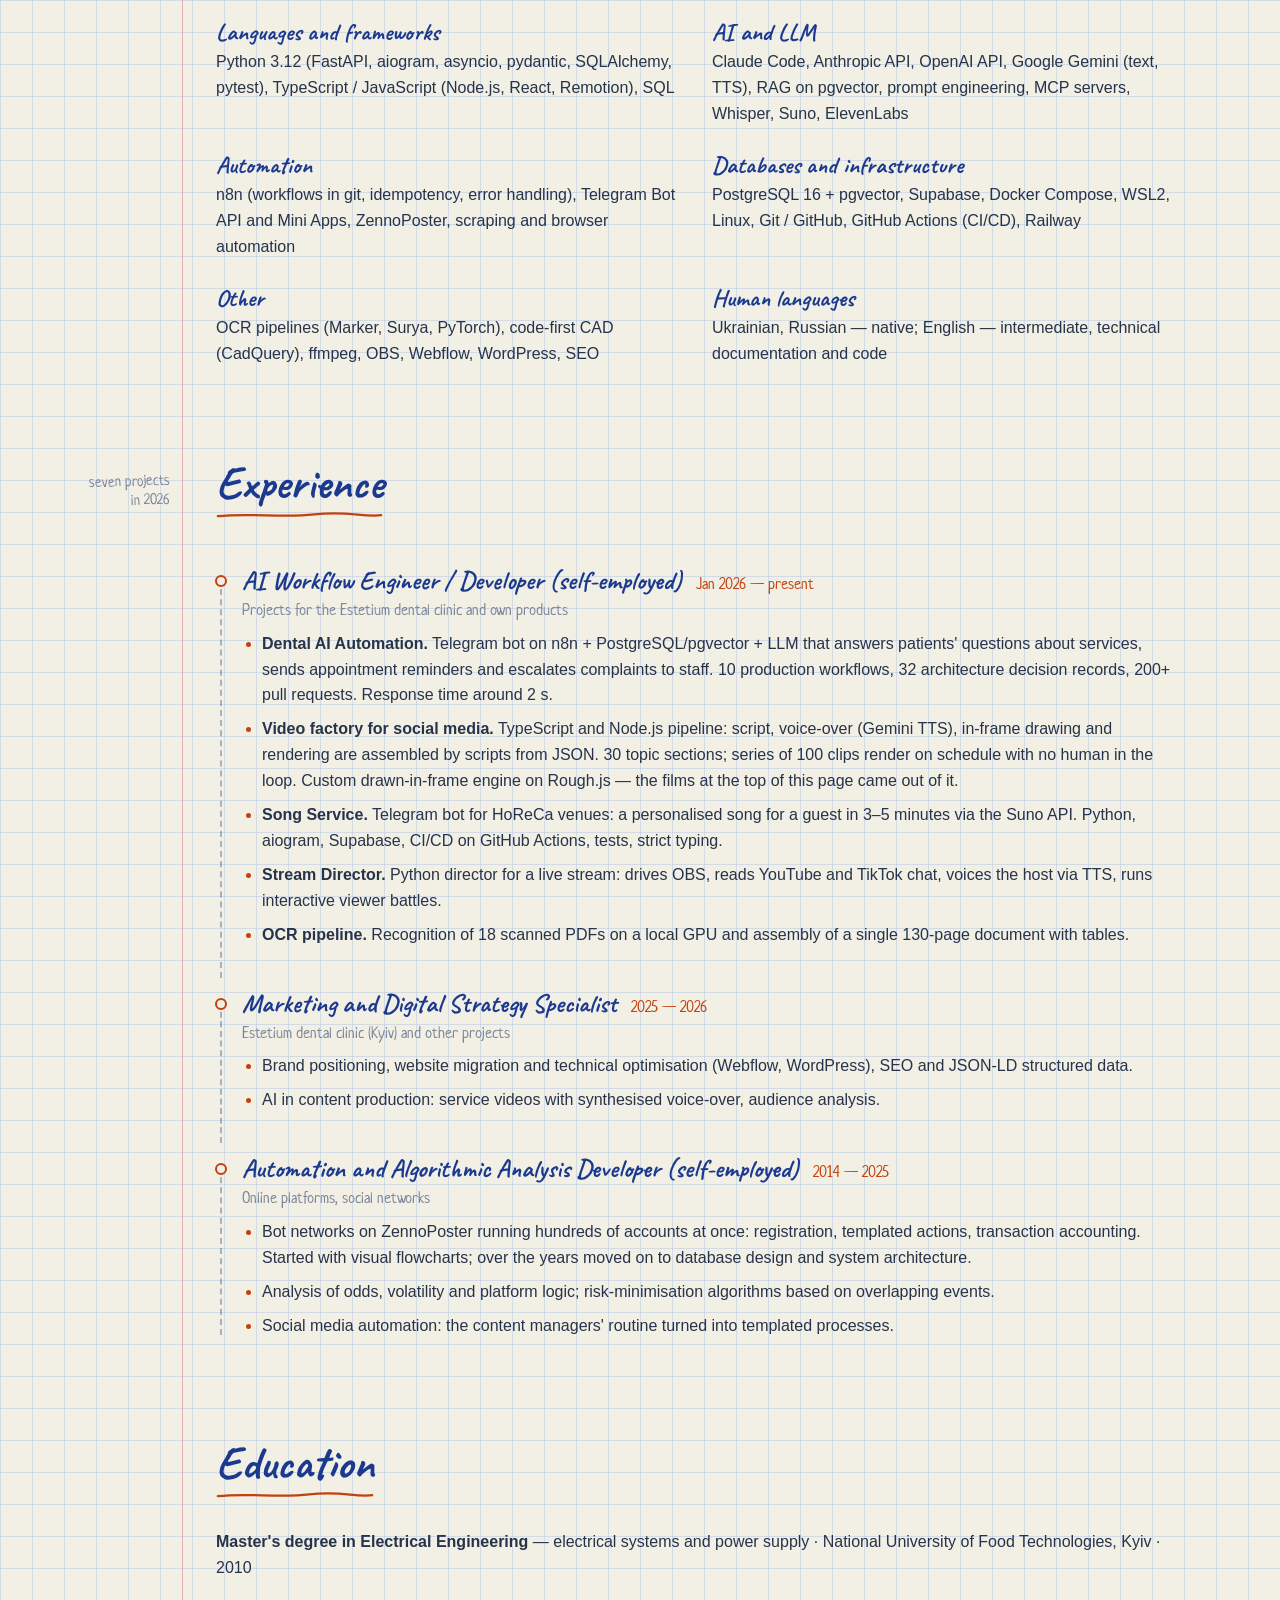
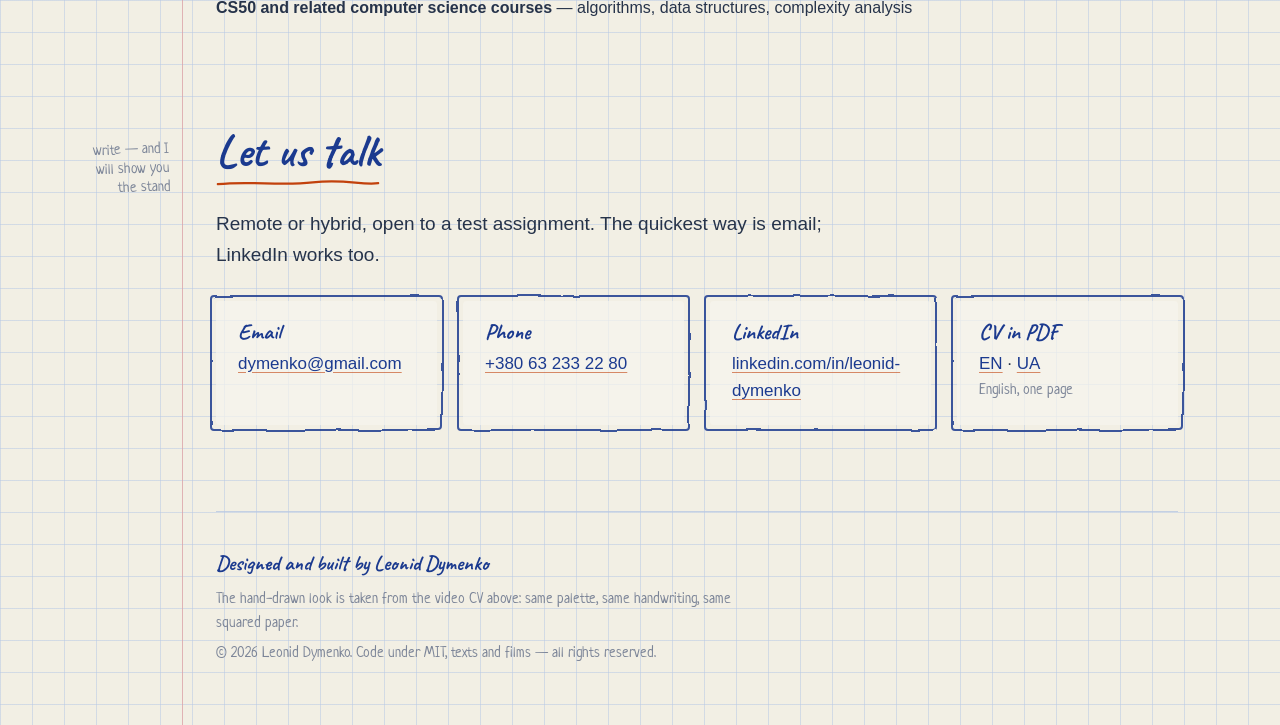
==== commit 37b77eb5: "site: английские ролики подключены, все десять видео на месте Пять en-ID вписаны в site.json; порядо" ====
--- a/index.html
+++ b/index.html
@@ -143,71 +143,71 @@
       <p class="margin-note">made by the pipeline it is about</p>
       <h2>A resume you can watch</h2>
       <p class="lead">The same resume told five times. Each film is drawn frame by frame by my own pipeline — the one described further down this page. Pick the surface you like: paper, whiteboard, chalk, blueprint.</p>
-      <p class="note">The film is rendered; the link goes live as soon as it is uploaded.</p>
+      
       <div class="films">
         <article class="film film--landscape reveal">
-          <div class="sketch sketch--b film__shot"><div class="film__frame">
-            <img src="assets/posters/cv-02-en.jpg" alt="The Puzzle" loading="lazy" decoding="async">
+          <div class="sketch sketch--b film__shot"><button type="button" class="film__frame" data-embed="https://www.youtube-nocookie.com/embed/BKhQIWQX85o" data-title="The Puzzle" aria-label="Play: The Puzzle">
+            <img src="assets/posters/cv-02-en.jpg" alt="" width="960" height="540" loading="lazy" decoding="async">
+            <span class="film__play" aria-hidden="true"><span></span></span>
             <span class="film__badges"><span>16:9</span><span>2:48</span></span>
-            <span class="film__soon">Publishing shortly</span>
-          </div></div>
+          </button></div>
           <div class="film__body">
             <h3>The Puzzle</h3>
             <p class="film__surface">pencil on warm paper, widescreen</p>
             <p class="film__blurb">A resume on a single sheet, except the sheet draws itself. Seven cards: who I am, the stack, the projects, the road since 2010, and how I check a model that can be wrong in a plausible way.</p>
-            
+            <p class="film__link"><a href="https://youtu.be/BKhQIWQX85o" target="_blank" rel="noopener">Watch on YouTube →</a></p>
           </div>
         </article>
         <article class="film film--portrait reveal">
-          <div class="sketch sketch--b film__shot"><div class="film__frame">
-            <img src="assets/posters/cv-01-en.jpg" alt="The Compiler" loading="lazy" decoding="async">
+          <div class="sketch sketch--b film__shot"><button type="button" class="film__frame" data-embed="https://www.youtube-nocookie.com/embed/12BpzXbC_tw" data-title="The Compiler" aria-label="Play: The Compiler">
+            <img src="assets/posters/cv-01-en.jpg" alt="" width="540" height="960" loading="lazy" decoding="async">
+            <span class="film__play" aria-hidden="true"><span></span></span>
             <span class="film__badges"><span>9:16</span><span>4:18</span></span>
-            <span class="film__soon">Publishing shortly</span>
-          </div></div>
+          </button></div>
           <div class="film__body">
             <h3>The Compiler</h3>
             <p class="film__surface">blue ballpoint on squared paper</p>
             <p class="film__blurb">“If the model writes the code, the engineer is redundant” — that is what I heard at an interview this year. Four minutes on what I actually do while the model writes.</p>
-            
+            <p class="film__link"><a href="https://youtu.be/12BpzXbC_tw" target="_blank" rel="noopener">Watch on YouTube →</a></p>
           </div>
         </article>
         <article class="film film--portrait reveal">
-          <div class="sketch sketch--b film__shot"><div class="film__frame">
-            <img src="assets/posters/cv-03-en.jpg" alt="The Interview" loading="lazy" decoding="async">
+          <div class="sketch sketch--b film__shot"><button type="button" class="film__frame" data-embed="https://www.youtube-nocookie.com/embed/qdgYjPZZhbQ" data-title="The Interview" aria-label="Play: The Interview">
+            <img src="assets/posters/cv-03-en.jpg" alt="" width="540" height="960" loading="lazy" decoding="async">
+            <span class="film__play" aria-hidden="true"><span></span></span>
             <span class="film__badges"><span>9:16</span><span>5:07</span></span>
-            <span class="film__soon">Publishing shortly</span>
-          </div></div>
+          </button></div>
           <div class="film__body">
             <h3>The Interview</h3>
             <p class="film__surface">marker on a whiteboard, two voices</p>
             <p class="film__blurb">“AI Workflow Engineer — isn't that a prompt engineer with a fancy title?” The recruiter asked straight, so I answered straight: I do write prompts, but nobody pays for those.</p>
-            
+            <p class="film__link"><a href="https://youtu.be/qdgYjPZZhbQ" target="_blank" rel="noopener">Watch on YouTube →</a></p>
           </div>
         </article>
         <article class="film film--portrait reveal">
-          <div class="sketch sketch--b film__shot"><div class="film__frame">
-            <img src="assets/posters/cv-04-en.jpg" alt="The Terminal" loading="lazy" decoding="async">
+          <div class="sketch sketch--b film__shot"><button type="button" class="film__frame" data-embed="https://www.youtube-nocookie.com/embed/wjH78bdKa54" data-title="The Terminal" aria-label="Play: The Terminal">
+            <img src="assets/posters/cv-04-en.jpg" alt="" width="540" height="960" loading="lazy" decoding="async">
+            <span class="film__play" aria-hidden="true"><span></span></span>
             <span class="film__badges"><span>9:16</span><span>3:12</span></span>
-            <span class="film__soon">Publishing shortly</span>
-          </div></div>
+          </button></div>
           <div class="film__body">
             <h3>The Terminal</h3>
             <p class="film__surface">chalk on a dark board</p>
             <p class="film__blurb">A resume is usually read. This one you can run. Every number is the output of a command on a live repository — plus an honest answer to “do you write the code yourself?”</p>
-            
+            <p class="film__link"><a href="https://youtu.be/wjH78bdKa54" target="_blank" rel="noopener">Watch on YouTube →</a></p>
           </div>
         </article>
         <article class="film film--portrait reveal">
-          <div class="sketch sketch--b film__shot"><div class="film__frame">
-            <img src="assets/posters/cv-05-en.jpg" alt="The Blueprint" loading="lazy" decoding="async">
+          <div class="sketch sketch--b film__shot"><button type="button" class="film__frame" data-embed="https://www.youtube-nocookie.com/embed/Oz1JvYOtbJU" data-title="The Blueprint" aria-label="Play: The Blueprint">
+            <img src="assets/posters/cv-05-en.jpg" alt="" width="540" height="960" loading="lazy" decoding="async">
+            <span class="film__play" aria-hidden="true"><span></span></span>
             <span class="film__badges"><span>9:16</span><span>4:18</span></span>
-            <span class="film__soon">Publishing shortly</span>
-          </div></div>
+          </button></div>
           <div class="film__body">
             <h3>The Blueprint</h3>
             <p class="film__surface">drafting pen on blue, third person</p>
             <p class="film__blurb">All the code is under NDA, and a recruiter has every right to call that buying blind. A system with a model inside it can be shown without a single line of code — like the drawing of a house.</p>
-            
+            <p class="film__link"><a href="https://youtu.be/Oz1JvYOtbJU" target="_blank" rel="noopener">Watch on YouTube →</a></p>
           </div>
         </article>
       </div>
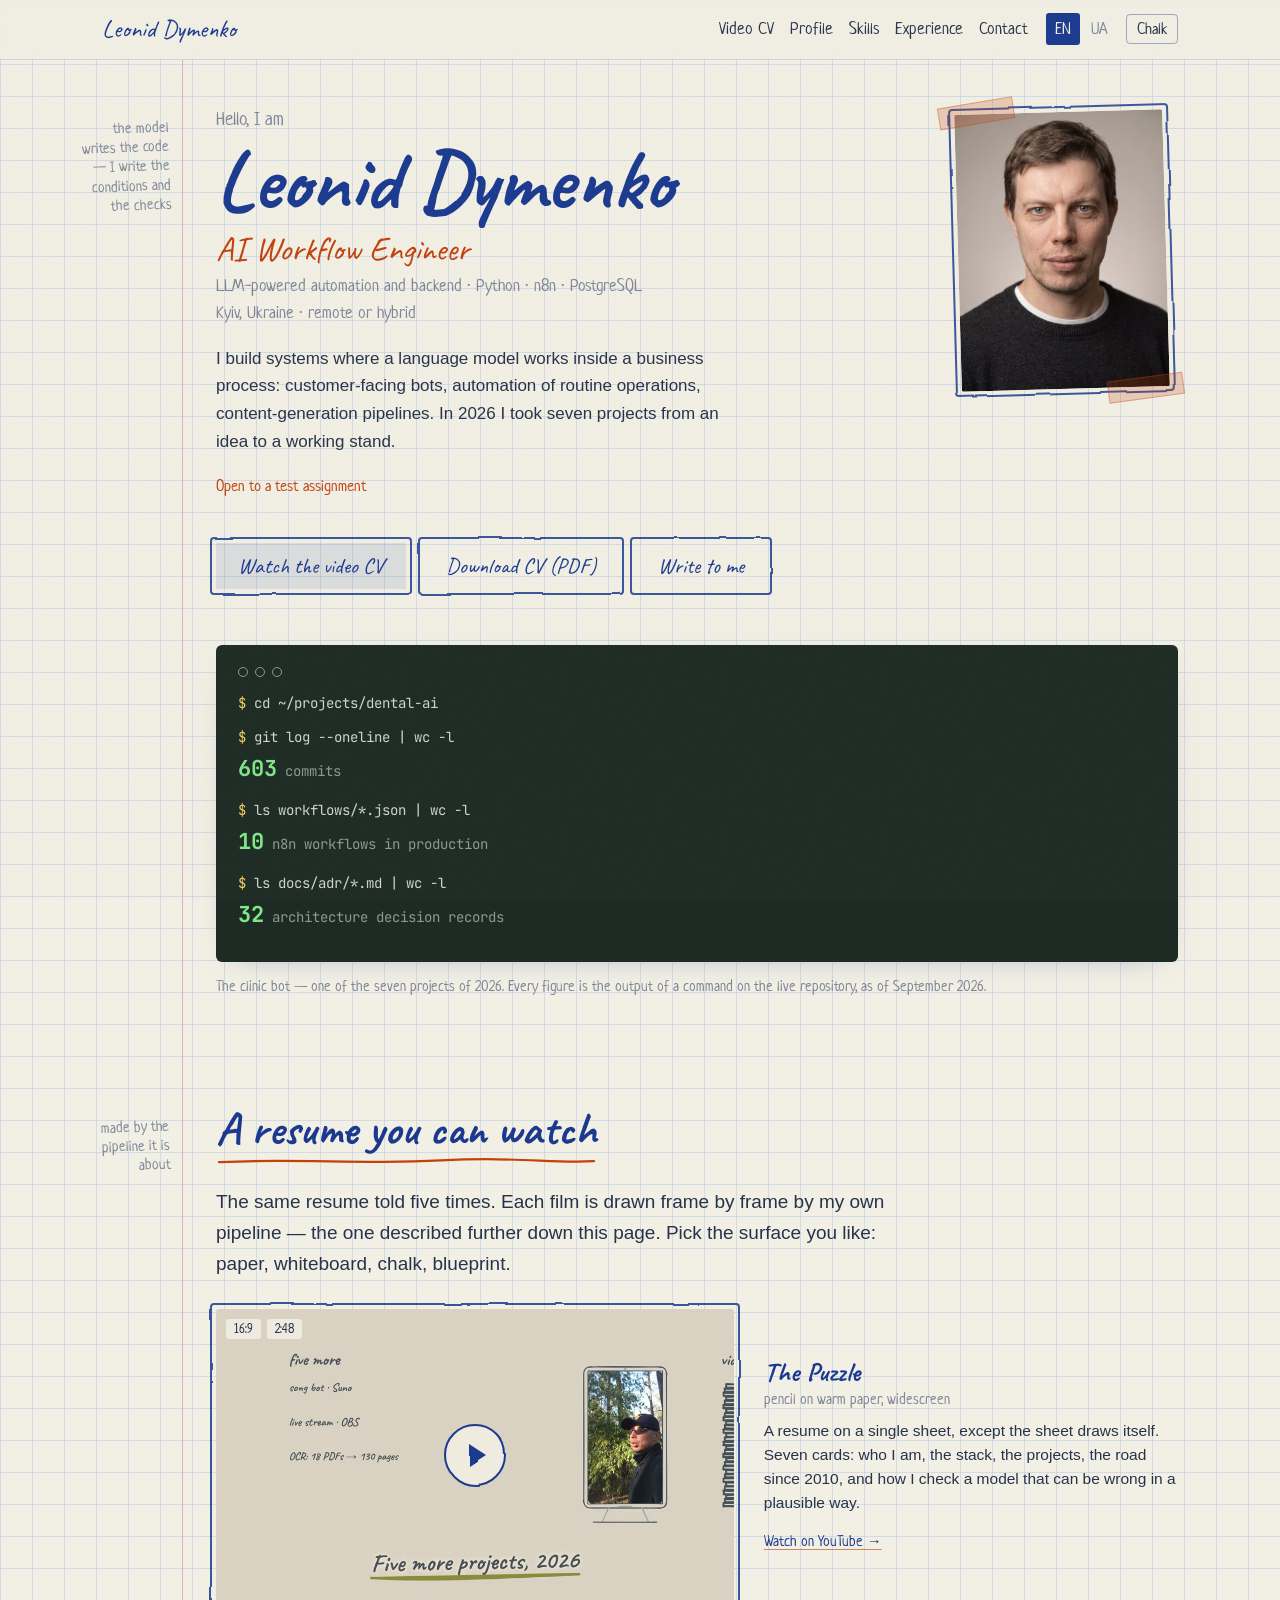
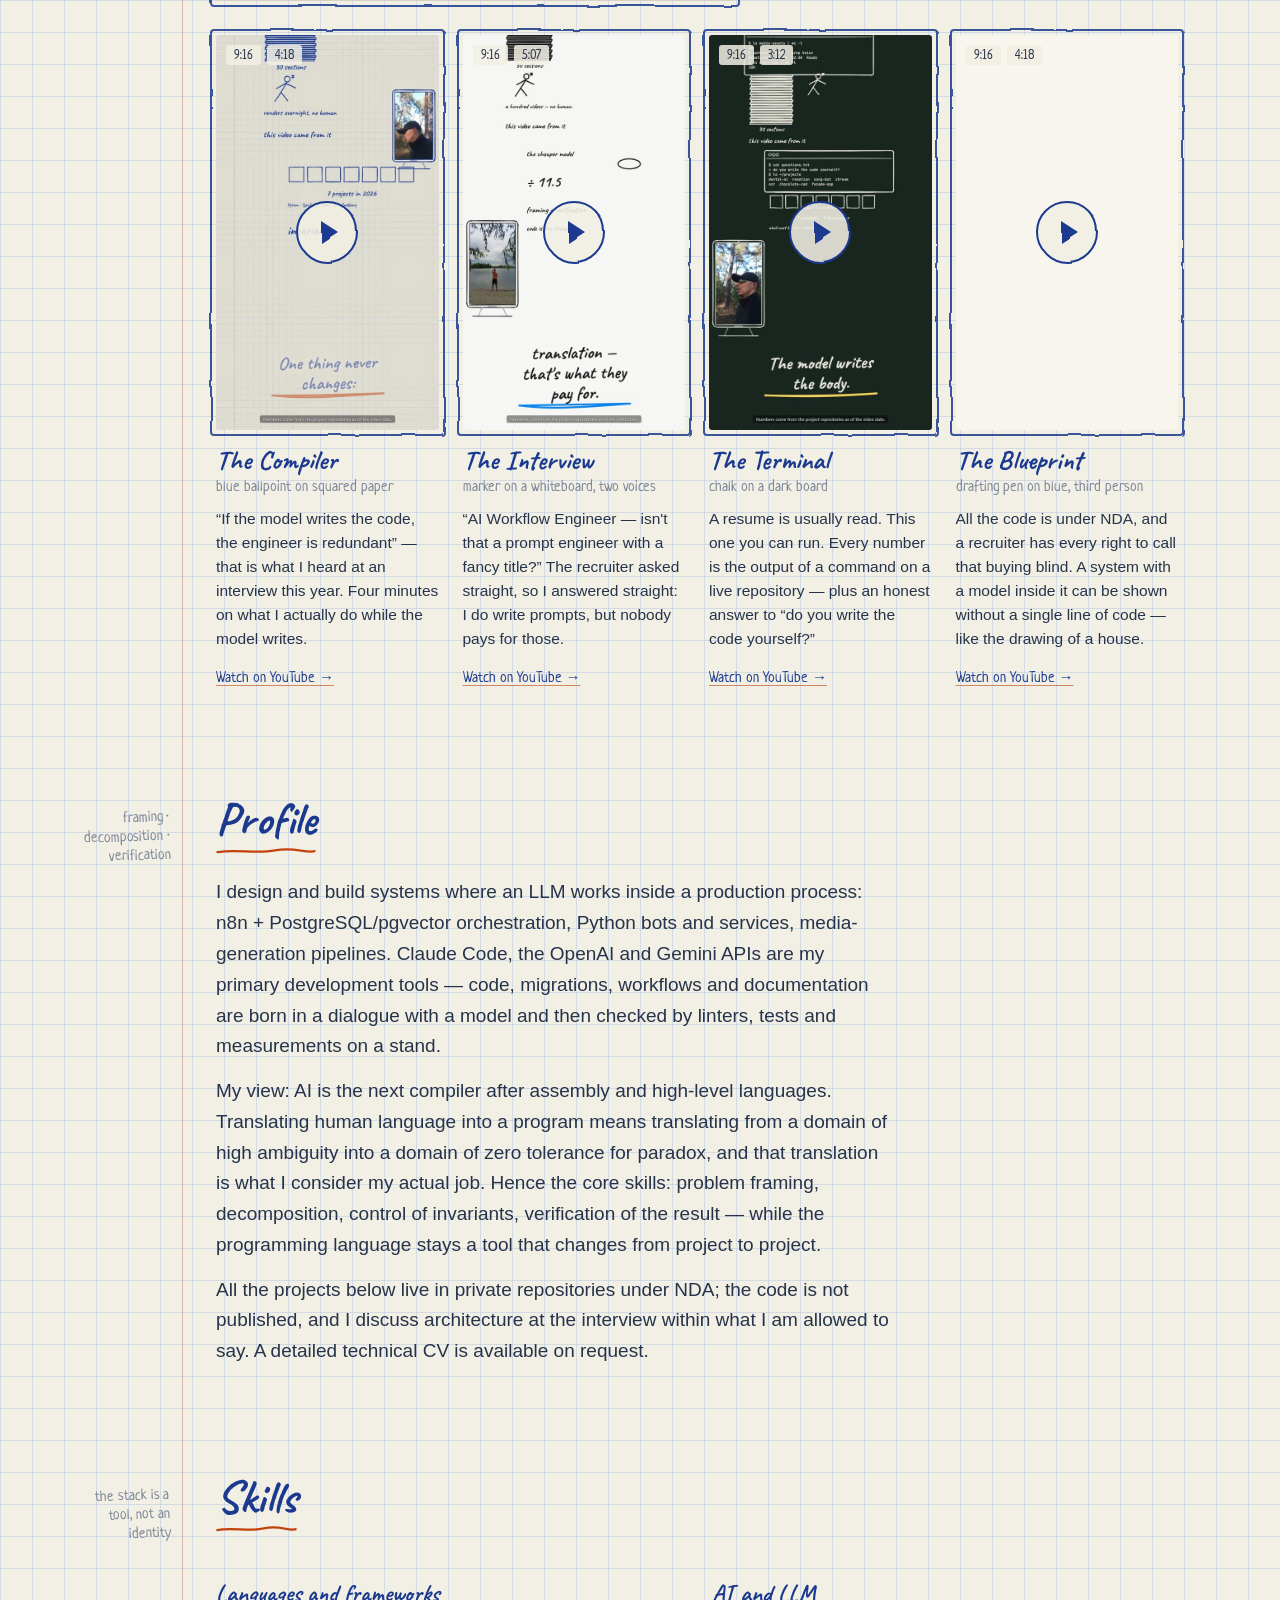
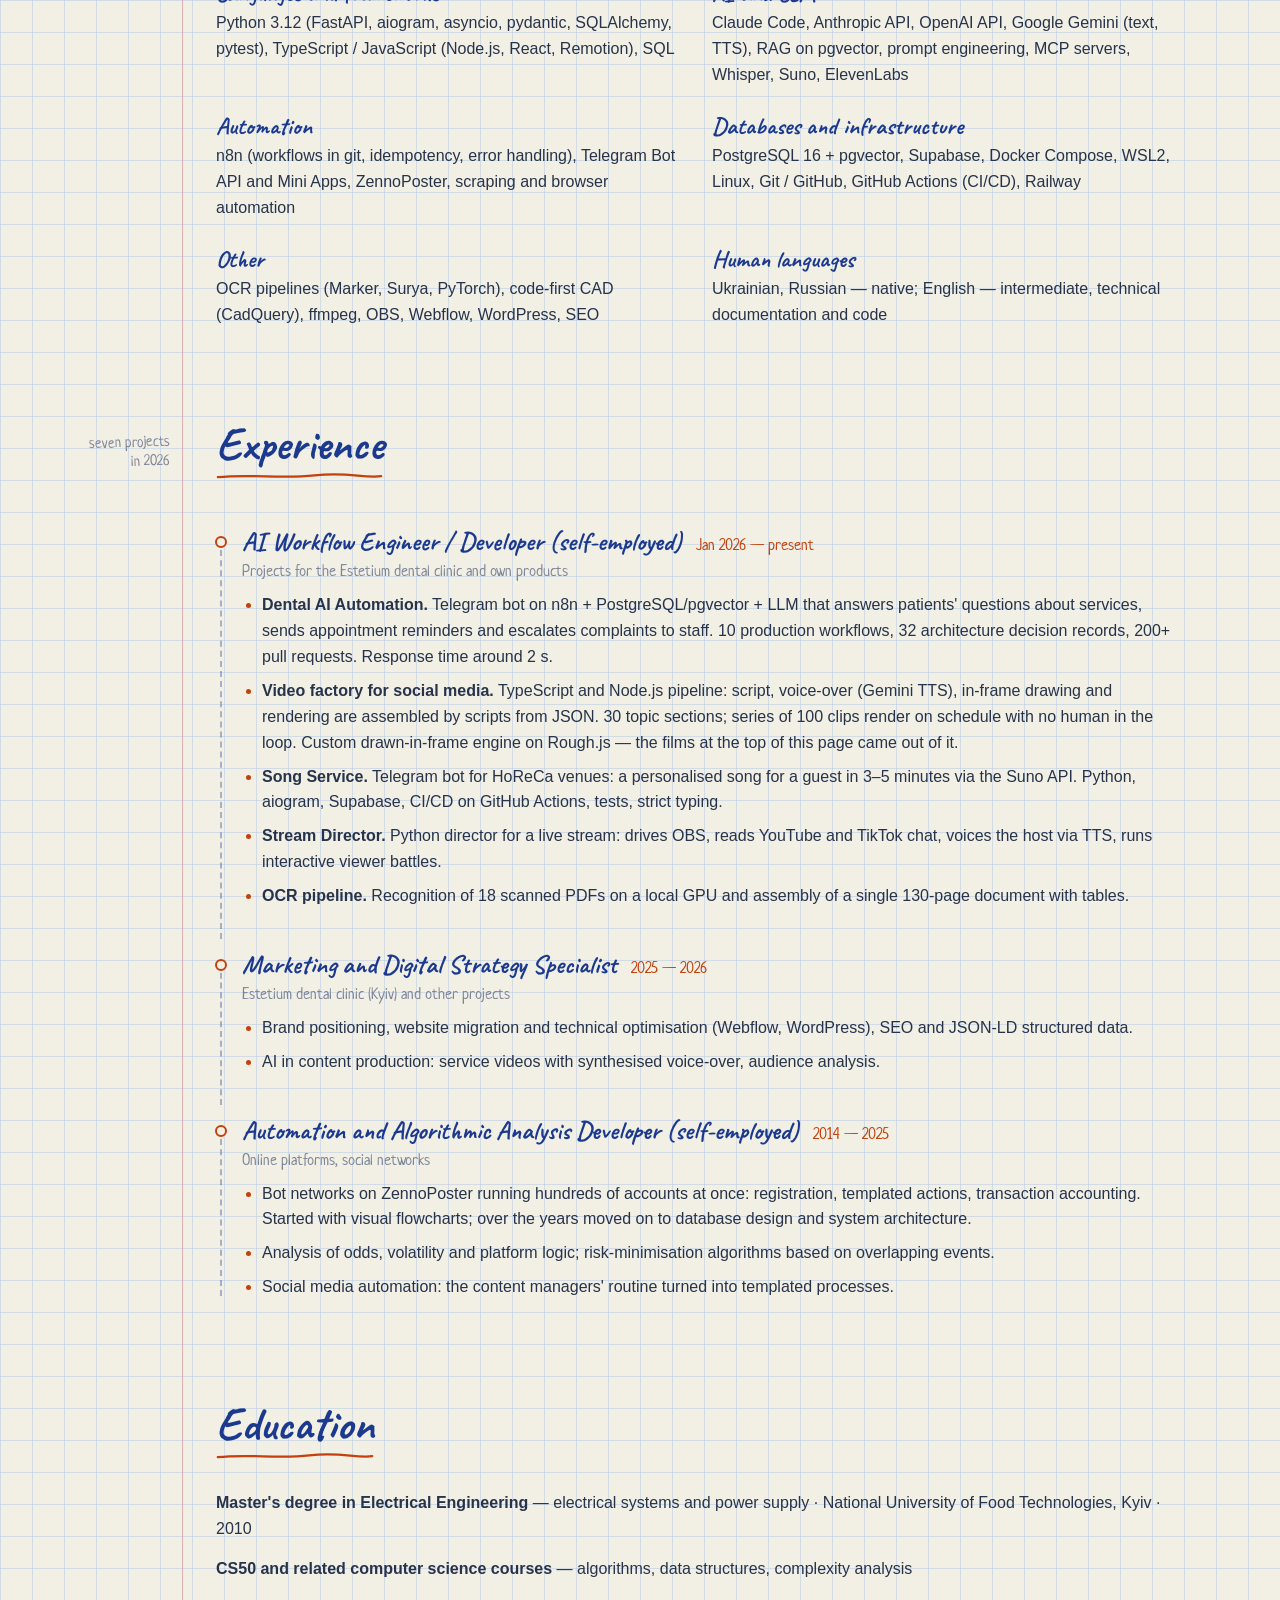
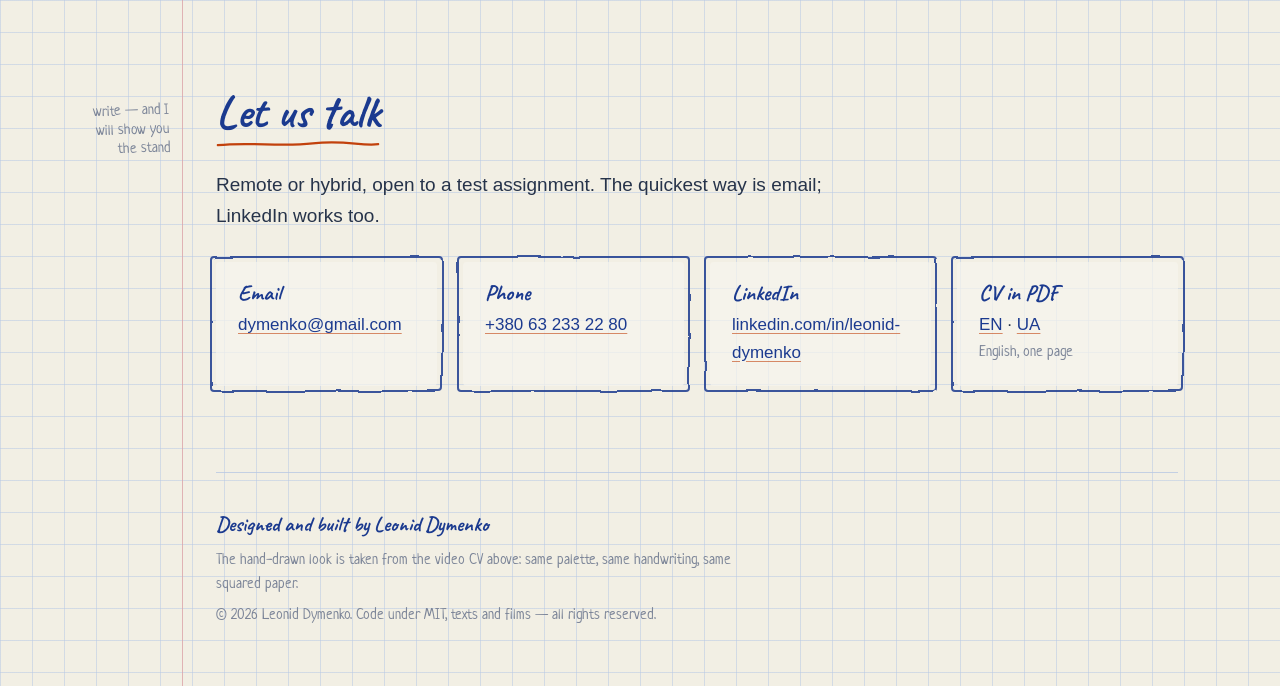
==== commit 185d3a57: "site: блок с числами — один проект, а не сумма всего Четыре команды читались как один репозиторий, х" ====
--- a/index.html
+++ b/index.html
@@ -116,12 +116,13 @@
       </div>
     </section>
 
-    <section class="numbers reveal" aria-label="Numbers, straight off the disk">
+    <section class="numbers reveal" aria-label="One project, straight off the disk">
       <div class="terminal">
         <div class="dots" aria-hidden="true"><i></i><i></i><i></i></div>
+          <div class="terminal__row"><div class="cmd">cd ~/projects/dental-ai</div></div>
           <div class="terminal__row">
             <div class="cmd">git log --oneline | wc -l</div>
-            <div><span class="out">603</span> <span class="lbl">commits in the clinic bot</span></div>
+            <div><span class="out">603</span> <span class="lbl">commits</span></div>
           </div>
           <div class="terminal__row">
             <div class="cmd">ls workflows/*.json | wc -l</div>
@@ -131,12 +132,8 @@
             <div class="cmd">ls docs/adr/*.md | wc -l</div>
             <div><span class="out">32</span> <span class="lbl">architecture decision records</span></div>
           </div>
-          <div class="terminal__row">
-            <div class="cmd">ls out/*.mp4 | wc -l</div>
-            <div><span class="out">100</span> <span class="lbl">videos rendered with no human</span></div>
-          </div>
-      </div>
-      <p class="note">Every figure here is the output of a command on a live repository, as of September 2026.</p>
+      </div>
+      <p class="note">The clinic bot — one of the seven projects of 2026. Every figure is the output of a command on the live repository, as of September 2026.</p>
     </section>
 
     <section id="video">
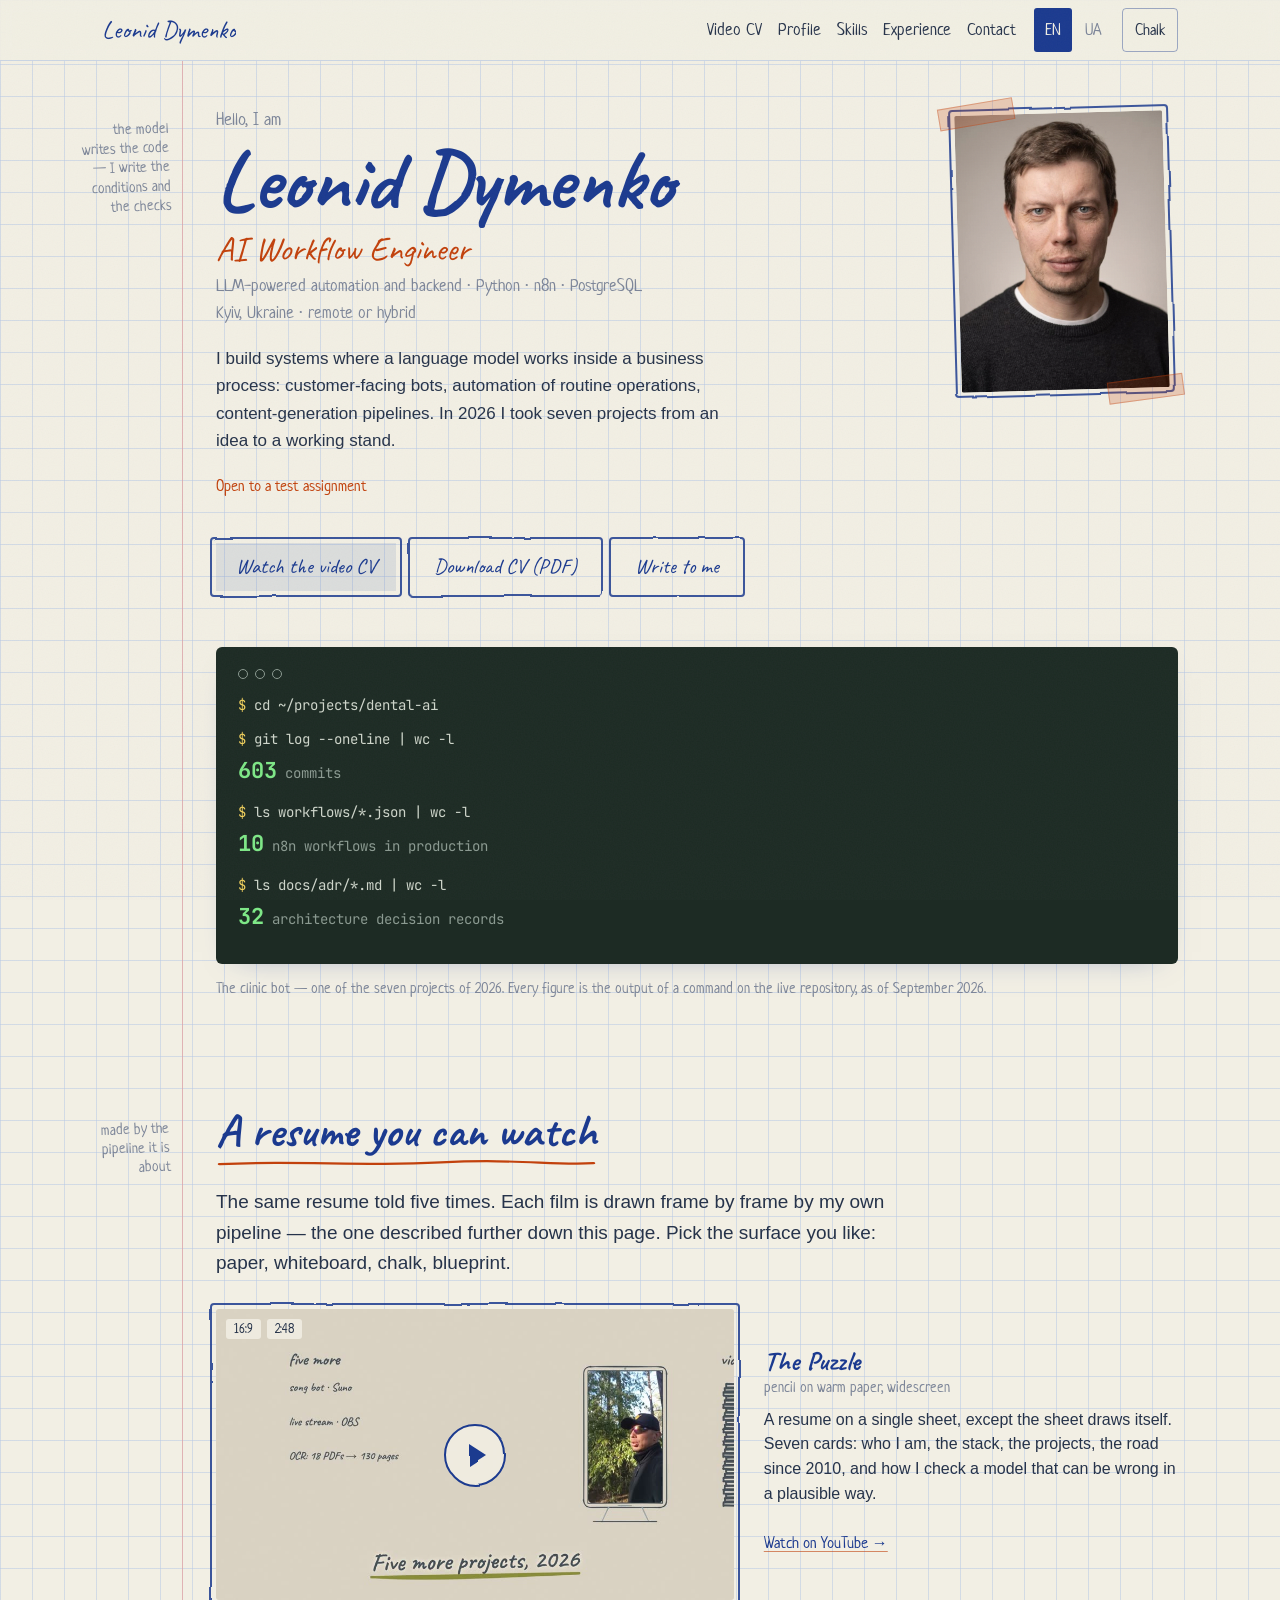
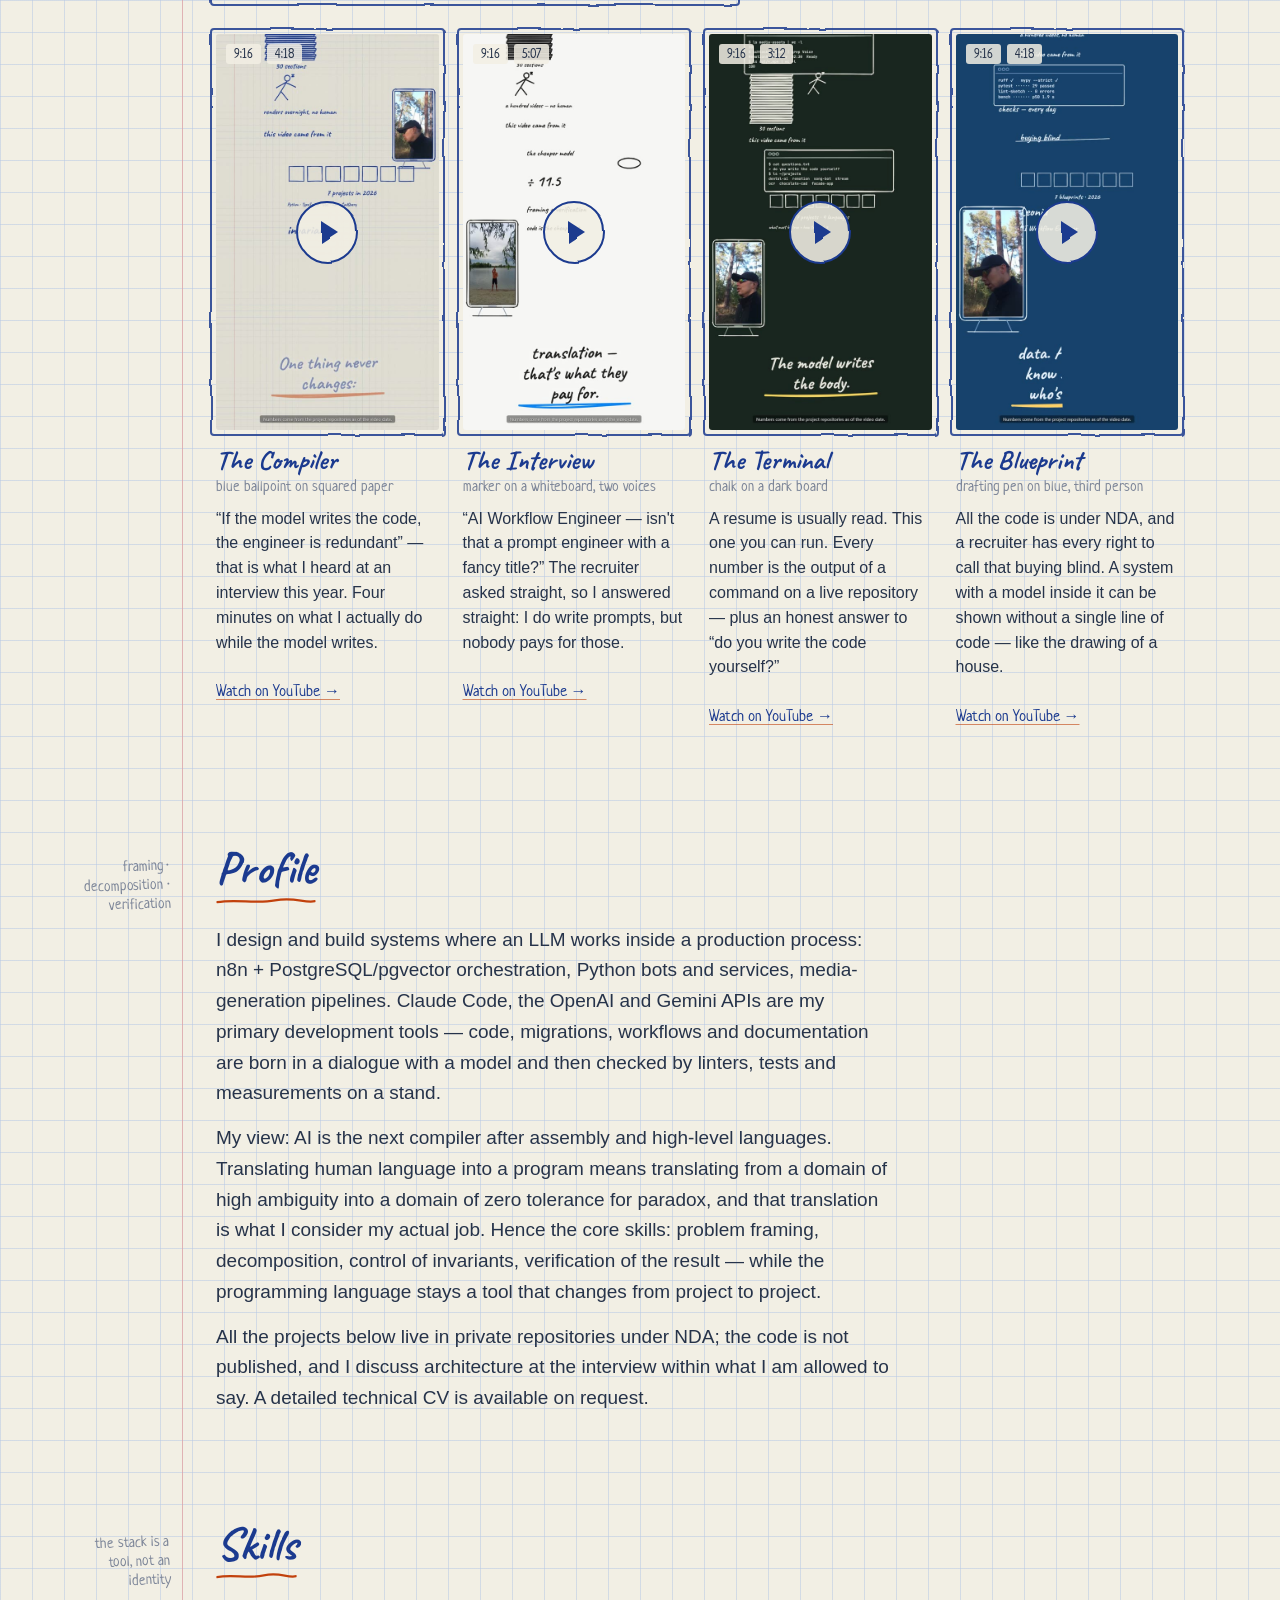
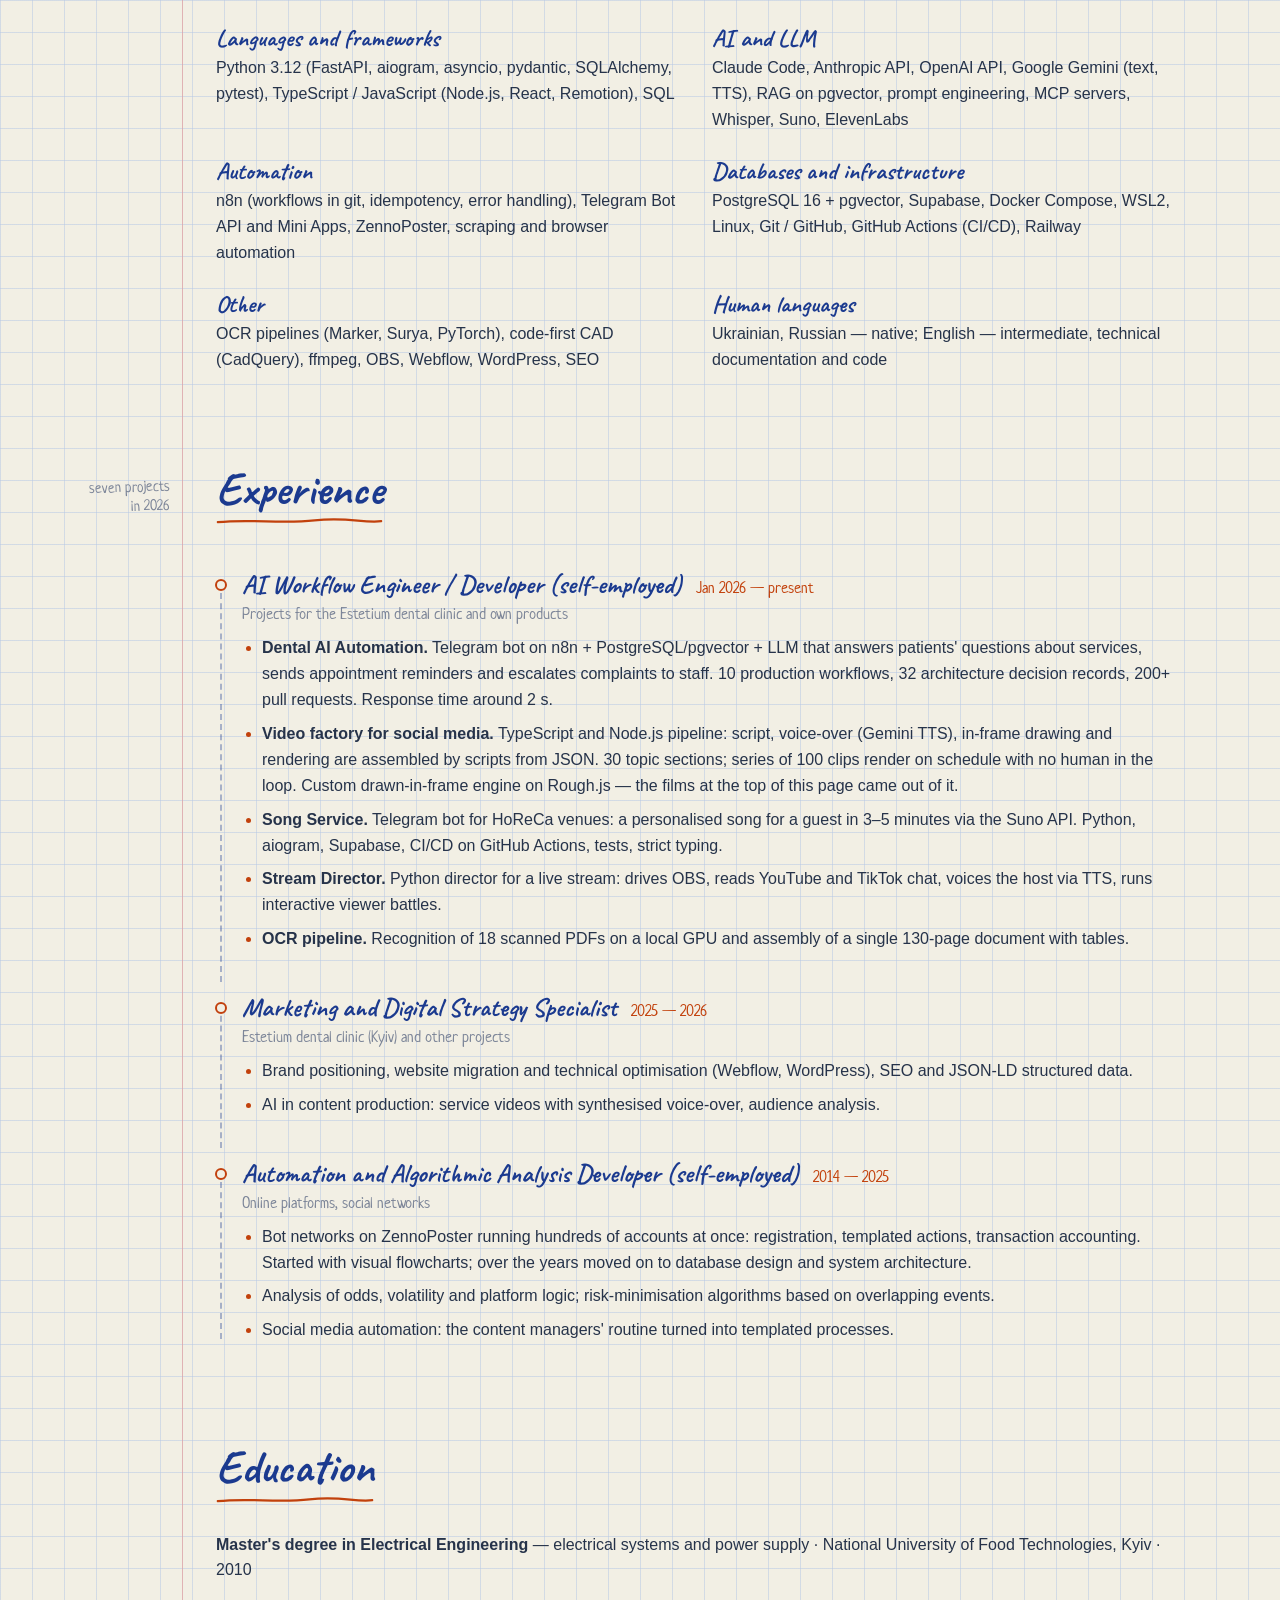
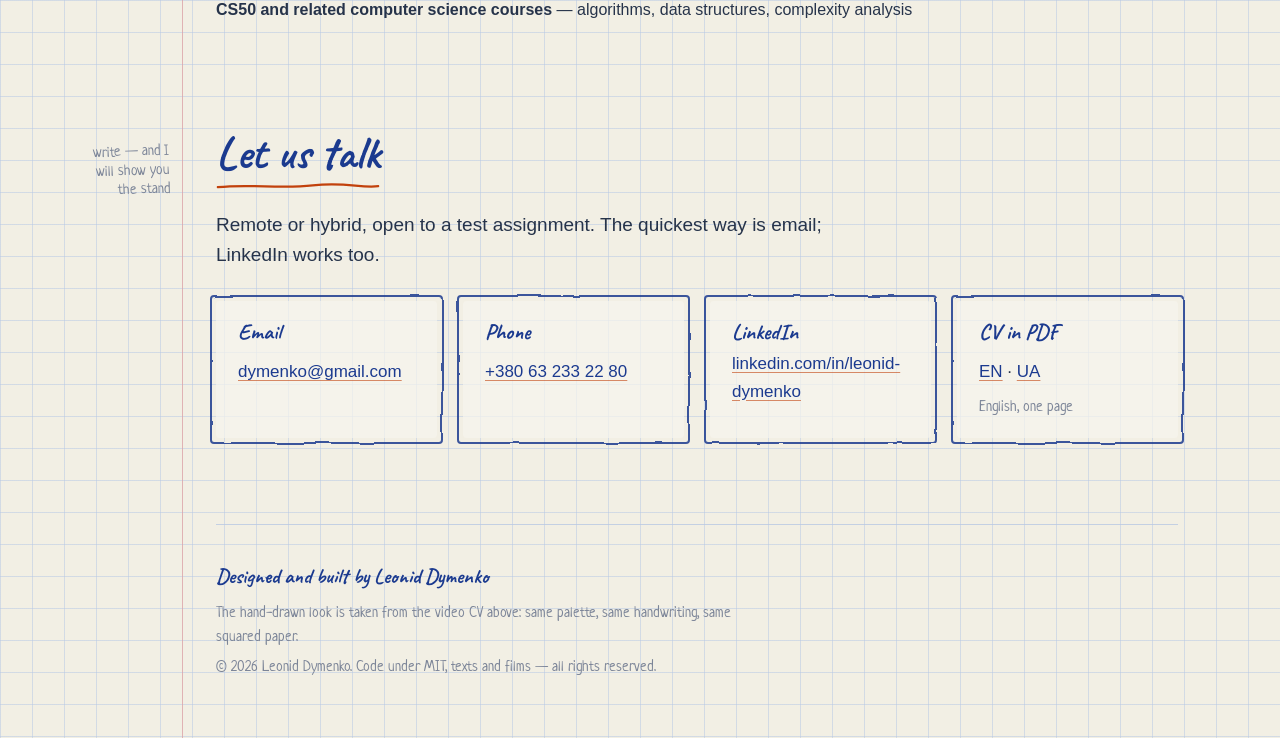
==== commit 9a2a7e5f: "site: вёрстка mobile-first, ролики на телефоне больше не миниатюры База стилей писалась под десктоп," ====
--- a/index.html
+++ b/index.html
@@ -94,25 +94,30 @@
   <main id="main" class="sheet">
     <section class="hero" id="top">
       <p class="margin-note">the model writes the code — I write the conditions and the checks</p>
+      <!-- Four grid children, not two: on a phone the photo sits beside the
+           name, on a wide screen it stands next to the whole block. Which is
+           where, is decided by grid-template-areas in the stylesheet. -->
       <div class="hero__grid">
-        <div>
+        <div class="hero__id">
           <p class="hero__hi">Hello, I am</p>
           <h1>Leonid Dymenko</h1>
           <p class="hero__role">AI Workflow Engineer</p>
+        </div>
+        <figure class="photo sketch sketch--b">
+          <img src="assets/photo.jpg" alt="Photo: Leonid Dymenko" width="600" height="800">
+          <span class="photo__tape" aria-hidden="true"></span>
+        </figure>
+        <div class="hero__say">
           <p class="hero__role-note">LLM-powered automation and backend · Python · n8n · PostgreSQL</p>
           <p class="hero__location">Kyiv, Ukraine · remote or hybrid</p>
           <p class="hero__pitch">I build systems where a language model works inside a business process: customer-facing bots, automation of routine operations, content-generation pipelines. In 2026 I took seven projects from an idea to a working stand.</p>
           <p class="hero__open">Open to a test assignment</p>
-          <div class="cta">
-            <a class="btn btn--primary sketch" href="#video">Watch the video CV</a>
-            <a class="btn sketch sketch--b" href="cv/CV-Dymenko-Leonid-en.pdf" download>Download CV (PDF)</a>
-            <a class="btn sketch sketch--c" href="mailto:dymenko@gmail.com">Write to me</a>
-          </div>
-        </div>
-        <figure class="photo sketch sketch--b">
-          <img src="assets/photo.jpg" alt="Photo: Leonid Dymenko" width="600" height="800">
-          <span class="photo__tape" aria-hidden="true"></span>
-        </figure>
+        </div>
+        <div class="cta">
+          <a class="btn btn--primary sketch" href="#video">Watch the video CV</a>
+          <a class="btn sketch sketch--b" href="cv/CV-Dymenko-Leonid-en.pdf" download>Download CV (PDF)</a>
+          <a class="btn sketch sketch--c" href="mailto:dymenko@gmail.com">Write to me</a>
+        </div>
       </div>
     </section>
 
--- a/assets/style.css
+++ b/assets/style.css
@@ -34,7 +34,10 @@
 
   --sheet: 1120px;
   --margin-col: 136px;
-  --grid-step: 32px;
+  /* Phone first: every base value below is the one a 320-430px screen gets,
+     and the min-width layers add back what a wide screen can afford. */
+  --grid-step: 24px;
+  --bar-h: 52px;
 }
 
 [data-theme="dark"] {
@@ -81,7 +84,8 @@
 
 html {
   scroll-behavior: smooth;
-  scroll-padding-top: 84px;
+  /* Anchors must clear the sticky bar, and the bar is shorter on a phone. */
+  scroll-padding-top: calc(var(--bar-h) + 14px);
 }
 
 body {
@@ -94,8 +98,8 @@
   background-size: var(--grid-step) var(--grid-step);
   color: var(--text);
   font-family: var(--font-body);
-  font-size: 17px;
-  line-height: 1.62;
+  font-size: 16.5px;
+  line-height: 1.6;
   -webkit-font-smoothing: antialiased;
   overflow-x: hidden;
 }
@@ -207,8 +211,14 @@
 .sheet {
   max-width: var(--sheet);
   margin: 0 auto;
-  padding: 0 22px 0 22px;
+  padding: 0 16px;
   position: relative;
+}
+
+@media (min-width: 560px) {
+  .sheet {
+    padding: 0 22px;
+  }
 }
 
 @media (min-width: 1020px) {
@@ -230,8 +240,24 @@
 }
 
 section {
-  padding: 46px 0;
+  padding: 34px 0;
   position: relative;
+}
+
+@media (min-width: 760px) {
+  :root {
+    --grid-step: 32px;
+    --bar-h: 60px;
+  }
+
+  body {
+    font-size: 17px;
+    line-height: 1.62;
+  }
+
+  section {
+    padding: 46px 0;
+  }
 }
 
 /* Marginalia: the notes the films write next to the drawing. */
@@ -273,8 +299,8 @@
 }
 
 h2 {
-  font-size: clamp(34px, 5vw, 46px);
-  margin-bottom: 22px;
+  font-size: clamp(30px, 8vw, 46px);
+  margin-bottom: 20px;
   display: inline-block;
   padding-bottom: 12px;
   background-repeat: no-repeat;
@@ -302,8 +328,14 @@
 }
 
 .lead {
-  font-size: 19px;
+  font-size: 17px;
   max-width: 64ch;
+}
+
+@media (min-width: 760px) {
+  .lead {
+    font-size: 19px;
+  }
 }
 
 /* ------------------------------------------------------------------- bar */
@@ -320,18 +352,34 @@
 .bar__in {
   max-width: var(--sheet);
   margin: 0 auto;
-  padding: 9px 22px;
+  padding: 4px 16px;
   display: flex;
   align-items: center;
-  gap: 18px;
+  gap: 10px;
+  min-height: var(--bar-h);
+}
+
+@media (min-width: 560px) {
+  .bar__in {
+    padding: 4px 22px;
+    gap: 18px;
+  }
 }
 
 .bar__name {
   font-family: var(--font-hand);
-  font-size: 25px;
+  font-size: 21px;
   color: var(--ink);
   text-decoration: none;
   white-space: nowrap;
+  overflow: hidden;
+  text-overflow: ellipsis;
+}
+
+@media (min-width: 560px) {
+  .bar__name {
+    font-size: 25px;
+  }
 }
 
 .bar nav {
@@ -379,8 +427,12 @@
   font-size: 16px;
 }
 
+/* 44px is the floor for anything a thumb has to hit. */
 .lang a {
-  padding: 3px 9px;
+  display: inline-flex;
+  align-items: center;
+  min-height: 44px;
+  padding: 0 11px;
   text-decoration: none;
   color: var(--muted);
   border-radius: 3px;
@@ -398,7 +450,11 @@
   border: 1.5px solid color-mix(in srgb, var(--ink) 40%, transparent);
   color: var(--text);
   border-radius: 4px;
-  padding: 3px 10px;
+  display: inline-flex;
+  align-items: center;
+  min-height: 44px;
+  padding: 0 12px;
+  white-space: nowrap;
   cursor: pointer;
 }
 
@@ -410,31 +466,67 @@
 /* ----------------------------------------------------------------- hero */
 
 .hero {
-  padding-top: 44px;
-}
-
+  padding-top: 26px;
+}
+
+/*
+ * On a phone the photo is a neighbour of the name — face, name and role fit
+ * the first screen together. From 780px it steps aside and stands next to the
+ * whole block, as a photo taped to a sheet of paper.
+ */
 .hero__grid {
   display: grid;
-  gap: 30px;
+  grid-template-columns: minmax(0, 1fr) 118px;
+  grid-template-areas:
+    "id photo"
+    "say say"
+    "cta cta";
+  column-gap: 16px;
+  row-gap: 22px;
   align-items: start;
 }
 
-@media (min-width: 780px) {
+.hero__id {
+  grid-area: id;
+}
+
+.hero__grid .photo {
+  grid-area: photo;
+}
+
+.hero__say {
+  grid-area: say;
+}
+
+.hero__grid .cta {
+  grid-area: cta;
+}
+
+@media (min-width: 700px) {
+  .hero {
+    padding-top: 44px;
+  }
+
   .hero__grid {
-    grid-template-columns: 1fr 232px;
-    gap: 46px;
+    grid-template-columns: minmax(0, 1fr) 232px;
+    grid-template-areas:
+      "id photo"
+      "say photo"
+      "cta photo";
+    column-gap: 46px;
+    row-gap: 0;
   }
 }
 
 .hero__hi {
   font-family: var(--font-note);
   color: var(--muted);
-  font-size: 19px;
+  font-size: 18px;
   margin: 0 0 2px;
 }
 
 .hero h1 {
-  font-size: clamp(46px, 9vw, 84px);
+  font-size: clamp(38px, 11vw, 84px);
   margin-bottom: 6px;
 }
 
@@ -454,9 +546,18 @@
   margin: 0;
 }
 
+/* The stack and the city are full-width lines: the photo is only as tall as
+   the name beside it, and squeezing them into that column costs two extra
+   wraps for nothing. */
 .hero__pitch {
-  margin-top: 18px;
+  margin-top: 12px;
   max-width: 56ch;
+}
+
+@media (min-width: 700px) {
+  .hero__pitch {
+    margin-top: 18px;
+  }
 }
 
 .hero__open {
@@ -470,9 +571,16 @@
 /* Photo taped to the sheet. */
 .photo {
   position: relative;
-  margin: 8px auto 0;
-  width: 208px;
+  margin: 6px 0 0;
+  width: 118px;
   transform: rotate(-1.6deg);
+}
+
+@media (min-width: 700px) {
+  .photo {
+    margin: 8px auto 0;
+    width: 208px;
+  }
 }
 
 .photo img {
@@ -488,38 +596,64 @@
 .photo__tape {
   content: "";
   position: absolute;
-  width: 76px;
-  height: 22px;
+  width: 46px;
+  height: 15px;
   background: color-mix(in srgb, var(--accent) 22%, transparent);
   border: 1px solid color-mix(in srgb, var(--accent) 35%, transparent);
 }
 
 .photo::after {
-  top: -12px;
-  left: -16px;
+  top: -8px;
+  left: -10px;
   transform: rotate(-8deg);
 }
 
 .photo__tape {
-  bottom: -12px;
-  right: -14px;
+  bottom: -8px;
+  right: -9px;
   transform: rotate(-6deg);
+}
+
+@media (min-width: 700px) {
+  .photo::after,
+  .photo__tape {
+    width: 76px;
+    height: 22px;
+  }
+
+  .photo::after {
+    top: -12px;
+    left: -16px;
+  }
+
+  .photo__tape {
+    bottom: -12px;
+    right: -14px;
+  }
 }
 
 .cta {
   display: flex;
   flex-wrap: wrap;
   gap: 14px 18px;
-  margin-top: 30px;
+  margin-top: 4px;
+}
+
+@media (min-width: 700px) {
+  .cta {
+    margin-top: 30px;
+  }
 }
 
 .btn {
   position: relative;
-  display: inline-block;
+  display: inline-flex;
+  align-items: center;
+  min-height: 48px;
   font-family: var(--font-hand);
-  font-size: 22px;
-  line-height: 1;
-  padding: 12px 22px;
+  font-size: 21px;
+  line-height: 1.1;
+  padding: 10px 20px;
   color: var(--ink);
   text-decoration: none;
   background: none;
@@ -549,14 +683,22 @@
   font-family: var(--font-mono);
   /* `--oneline` must not be glued into one glyph: these are real commands. */
   font-variant-ligatures: none;
-  font-size: 14px;
-  line-height: 1.75;
+  font-size: 13px;
+  line-height: 1.7;
   background: #1d2b24;
   color: #eae7dd;
   border-radius: 6px;
-  padding: 22px 22px 18px;
+  padding: 16px 14px 12px;
   overflow-x: auto;
   box-shadow: var(--shadow);
+}
+
+@media (min-width: 560px) {
+  .terminal {
+    font-size: 14px;
+    line-height: 1.75;
+    padding: 22px 22px 18px;
+  }
 }
 
 /* On the chalk surface the board and the page are the same colour, so the
@@ -619,22 +761,39 @@
 
 /* ---------------------------------------------------------------- videos */
 
+/*
+ * One film per row on a phone: a 9:16 poster in half a 375px screen is 154px
+ * wide, and the drawing inside it — the whole point of these films — is then
+ * unreadable. Two columns only from 560px, four only from 1000px, where a
+ * card is still 230px across.
+ */
 .films {
   display: grid;
-  grid-template-columns: repeat(2, 1fr);
-  gap: 34px 24px;
-  margin-top: 30px;
-}
-
-@media (min-width: 760px) {
+  grid-template-columns: 1fr;
+  gap: 40px 24px;
+  margin-top: 26px;
+}
+
+@media (min-width: 560px) {
+  .films {
+    grid-template-columns: repeat(2, 1fr);
+    gap: 34px 24px;
+  }
+
+  .film--landscape {
+    grid-column: 1 / -1;
+  }
+}
+
+@media (min-width: 1000px) {
   .films {
     grid-template-columns: repeat(4, 1fr);
+    margin-top: 30px;
   }
 
   /* The widescreen film gets its own band: a 9:16 grid cell would either
      crop it or leave a hole under it. */
   .film--landscape {
-    grid-column: 1 / -1;
     display: grid;
     grid-template-columns: 1.25fr 1fr;
     gap: 30px;
@@ -693,8 +852,8 @@
 }
 
 .film__play span {
-  width: 62px;
-  height: 62px;
+  width: 56px;
+  height: 56px;
   border-radius: 50%;
   background: color-mix(in srgb, var(--bg) 88%, transparent);
   border: 2.2px solid var(--ink);
@@ -743,8 +902,20 @@
 }
 
 .film h3 {
-  margin-top: 16px;
-  font-size: 27px;
+  margin-top: 14px;
+  font-size: 26px;
+}
+
+@media (min-width: 760px) {
+  .film__play span {
+    width: 62px;
+    height: 62px;
+  }
+
+  .film h3 {
+    margin-top: 16px;
+    font-size: 27px;
+  }
 }
 
 .film__surface {
@@ -755,13 +926,21 @@
 }
 
 .film__blurb {
-  font-size: 15.5px;
+  font-size: 16px;
   line-height: 1.55;
 }
 
 .film__link {
   font-family: var(--font-note);
-  font-size: 15px;
+  font-size: 16px;
+}
+
+/* The link is the second way into the film, and on a phone it is a thumb
+   target, not a line of text. */
+.film__link a {
+  display: inline-flex;
+  align-items: center;
+  min-height: 44px;
 }
 
 .film__soon {
@@ -915,8 +1094,12 @@
 }
 
 .contact__card a {
+  display: inline-flex;
+  align-items: center;
+  min-height: 44px;
   font-size: 17px;
   word-break: break-word;
+  overflow-wrap: anywhere;
 }
 
 .contact__card p {
